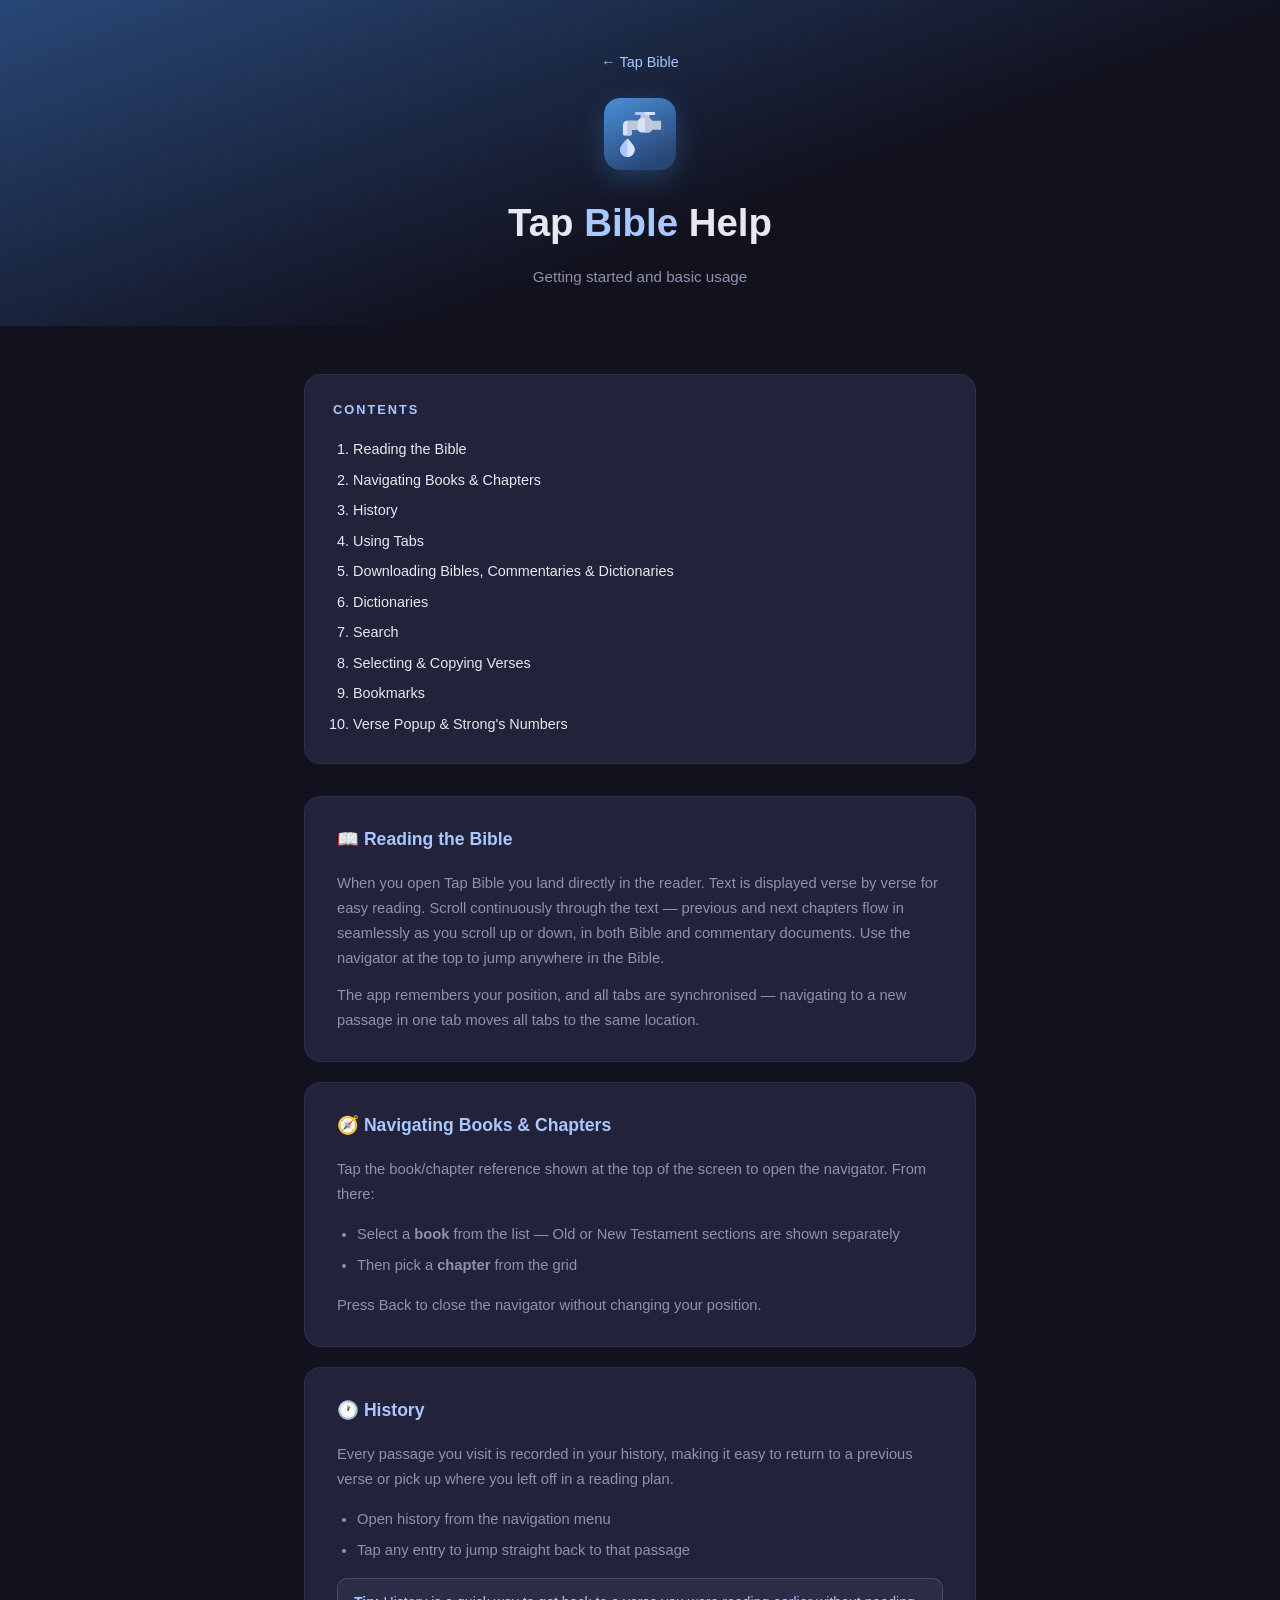
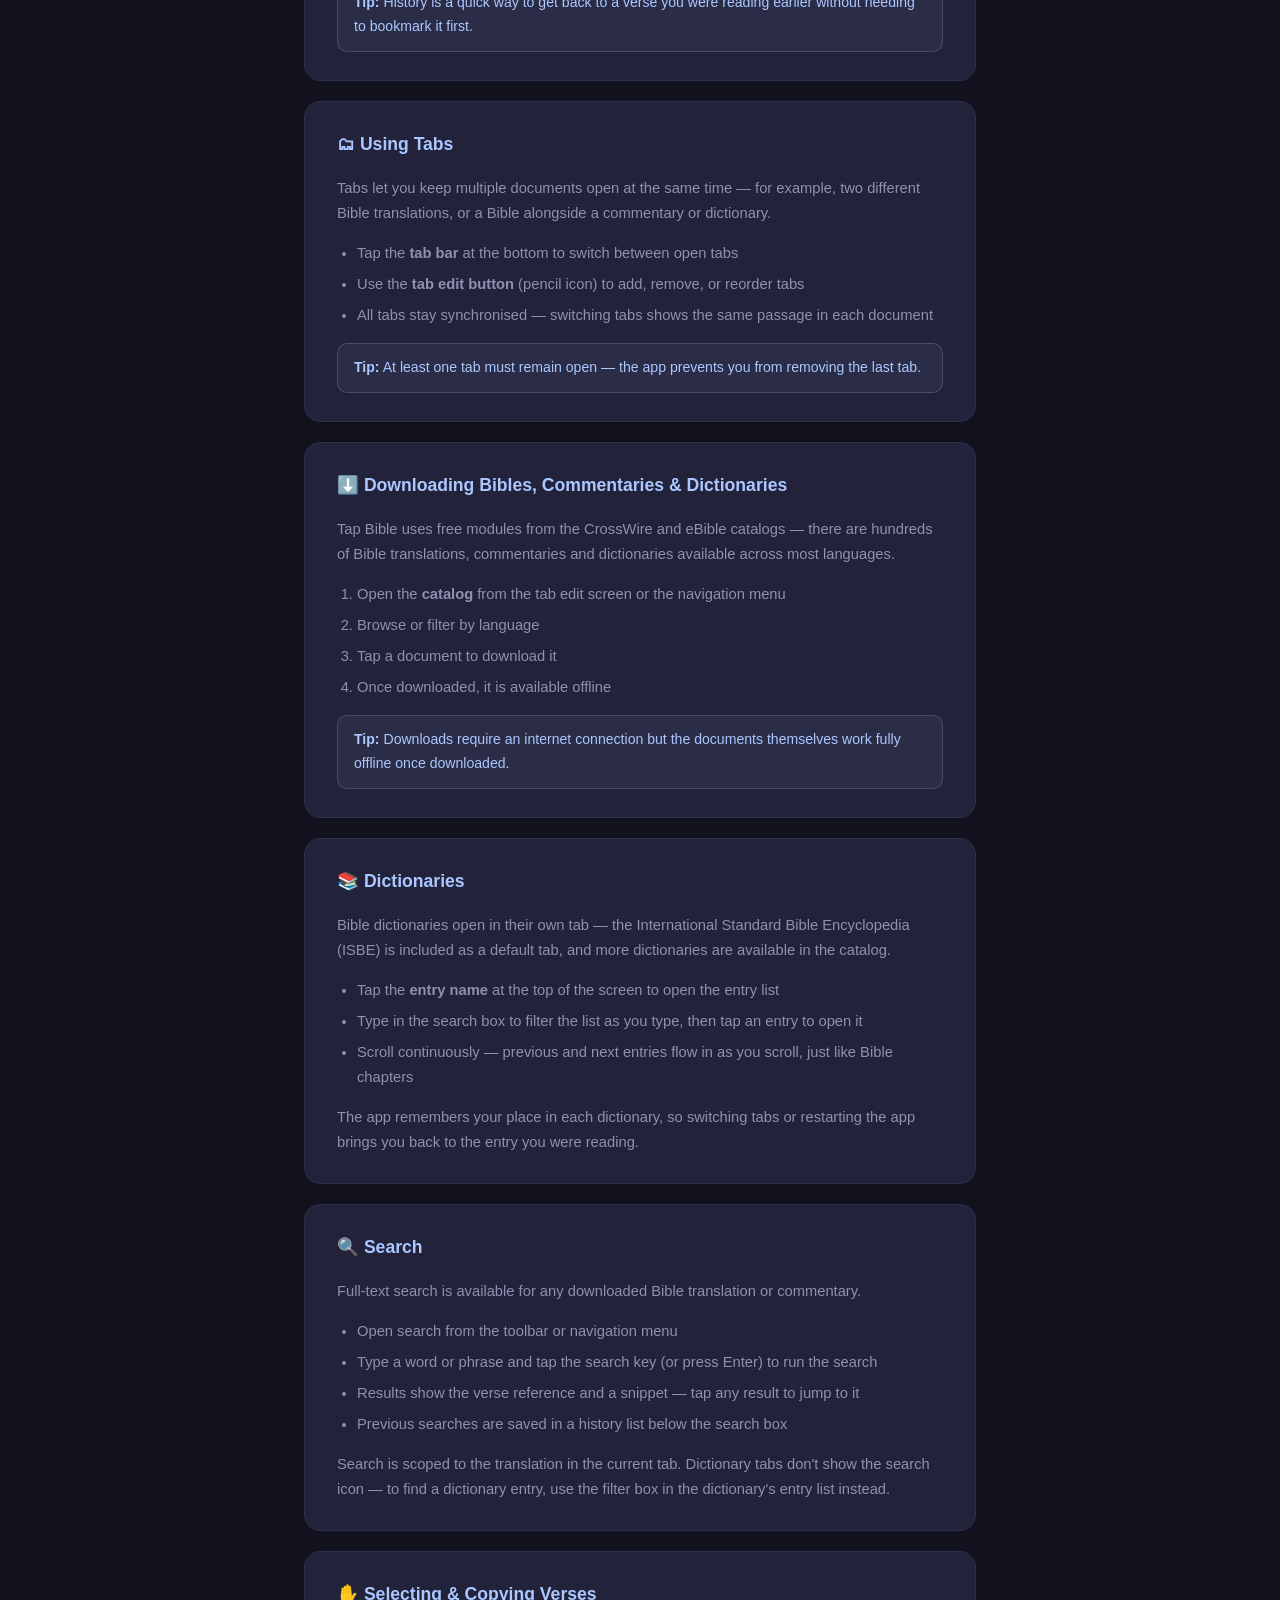
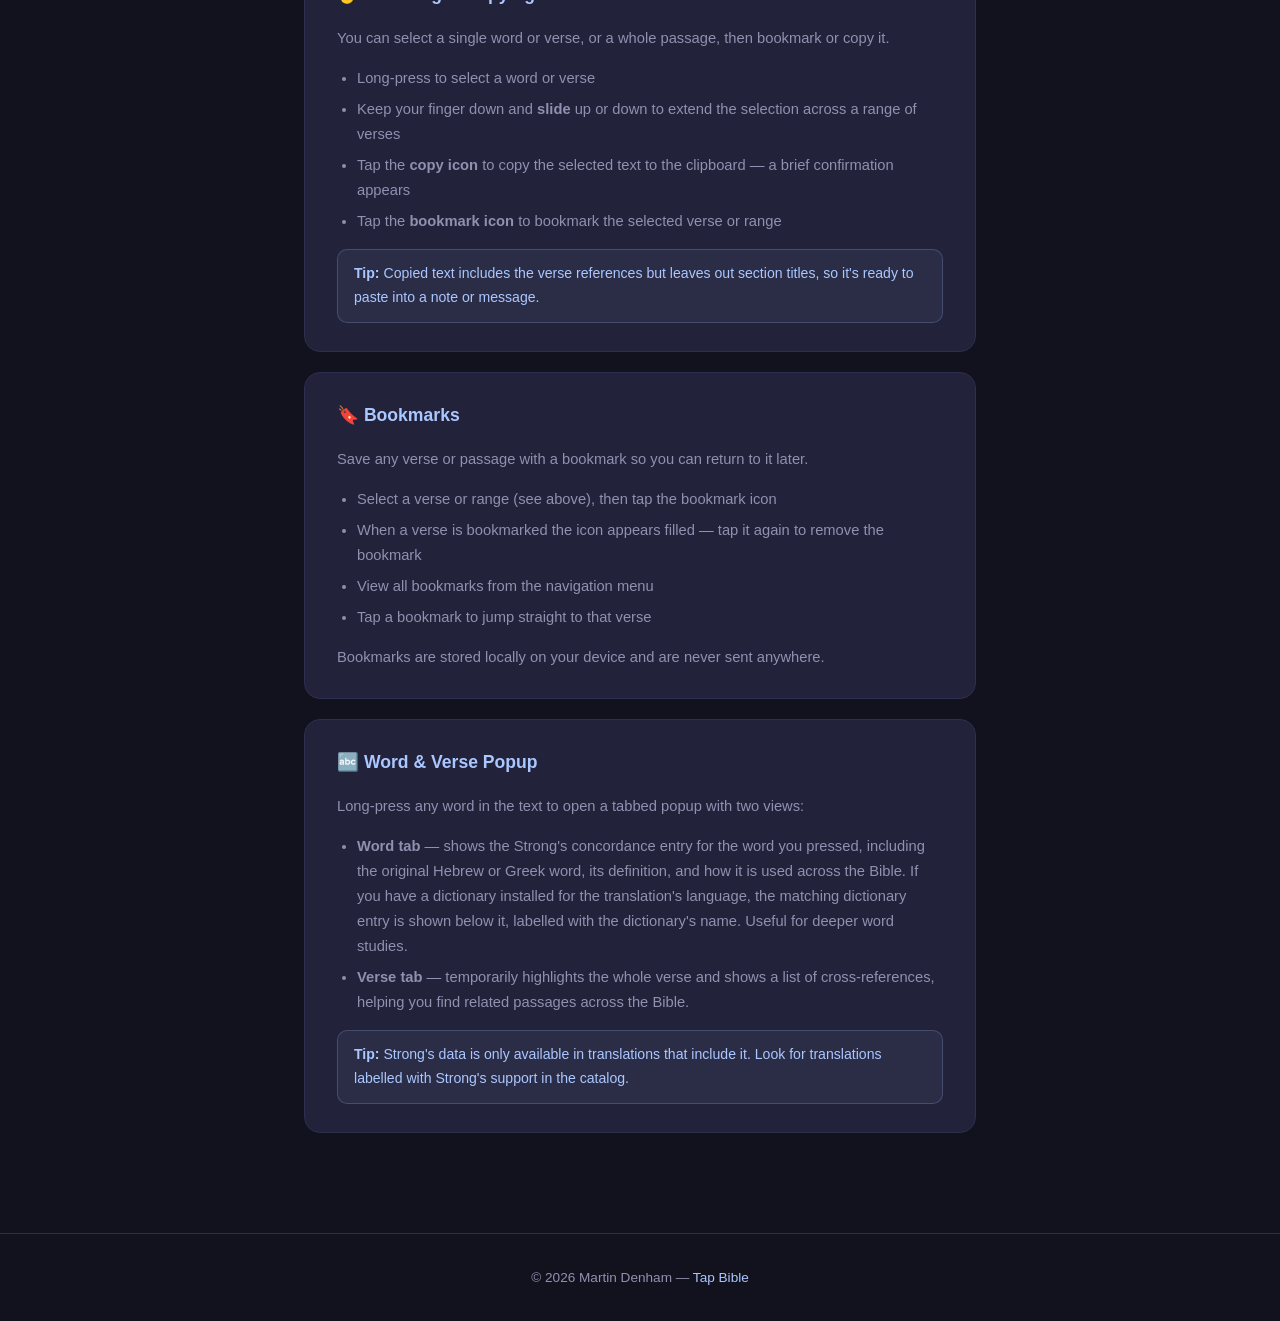
==== help.html @ 6659f59f "Add v0.7.0 release notes; document multi-verse selection in index and Help Co-Authored-By: Claude Op" ====
<!DOCTYPE html>
<html lang="en">
<head>
  <meta charset="UTF-8" />
  <meta name="viewport" content="width=device-width, initial-scale=1.0" />
  <title>Help — Tap Bible</title>
  <link rel="icon" href="app-icon.svg" type="image/svg+xml" />
  <style>
    *, *::before, *::after { box-sizing: border-box; margin: 0; padding: 0; }

    :root {
      --blue:   #AAC7FF;
      --dark:   #1a1a2e;
      --darker: #12121f;
      --card:   #22223a;
      --text:   #e8e8f0;
      --muted:  #9090b0;
      --radius: 16px;
    }

    body {
      font-family: -apple-system, BlinkMacSystemFont, "Segoe UI", Roboto, sans-serif;
      background: var(--darker);
      color: var(--text);
      line-height: 1.7;
    }

    header {
      background: linear-gradient(160deg, #284777 0%, var(--darker) 60%);
      padding: 48px 24px 36px;
      text-align: center;
    }

    header a.back {
      display: inline-flex;
      align-items: center;
      gap: 10px;
      text-decoration: none;
      color: var(--blue);
      font-size: 0.9rem;
      margin-bottom: 24px;
    }

    header a.back:hover { text-decoration: underline; }

    header img {
      width: 72px;
      height: 72px;
      border-radius: 16px;
      box-shadow: 0 8px 28px rgba(74,144,217,0.3);
      display: block;
      margin: 0 auto 20px;
    }

    header h1 {
      font-size: clamp(1.6rem, 4vw, 2.4rem);
      font-weight: 700;
    }

    header h1 span { color: var(--blue); }

    header p.subtitle {
      color: var(--muted);
      margin-top: 8px;
      font-size: 0.95rem;
    }

    main {
      max-width: 720px;
      margin: 0 auto;
      padding: 48px 24px 80px;
    }

    .toc {
      background: var(--card);
      border: 1px solid #2e2e4e;
      border-radius: var(--radius);
      padding: 24px 28px;
      margin-bottom: 32px;
    }

    .toc h2 {
      font-size: 0.8rem;
      letter-spacing: 2px;
      text-transform: uppercase;
      color: var(--blue);
      margin-bottom: 14px;
    }

    .toc ol {
      padding-left: 20px;
    }

    .toc ol li {
      font-size: 0.9rem;
      padding: 3px 0;
    }

    .toc a { color: var(--text); text-decoration: none; }
    .toc a:hover { color: var(--blue); }

    .help-section {
      background: var(--card);
      border: 1px solid #2e2e4e;
      border-radius: var(--radius);
      padding: 28px 32px;
      margin-bottom: 20px;
    }

    .help-section h2 {
      font-size: 1.1rem;
      font-weight: 700;
      color: var(--blue);
      margin-bottom: 16px;
      display: flex;
      align-items: center;
      gap: 10px;
    }

    .help-section p {
      font-size: 0.92rem;
      color: var(--muted);
      margin-bottom: 12px;
    }

    .help-section p:last-child { margin-bottom: 0; }

    .help-section ul, .help-section ol {
      padding-left: 20px;
      margin-bottom: 12px;
    }

    .help-section li {
      font-size: 0.92rem;
      color: var(--muted);
      padding: 3px 0;
    }

    .help-section li:last-child { margin-bottom: 0; }

    .tip {
      background: rgba(170, 199, 255, 0.07);
      border: 1px solid rgba(170, 199, 255, 0.2);
      border-radius: 10px;
      padding: 12px 16px;
      font-size: 0.88rem;
      color: var(--blue);
      margin-top: 12px;
    }

    .tip strong { font-weight: 600; }

    a { color: var(--blue); text-decoration: none; }
    a:hover { text-decoration: underline; }

    footer {
      padding: 32px 24px;
      text-align: center;
      font-size: 0.85rem;
      color: var(--muted);
      border-top: 1px solid #2e2e4e;
    }

    footer a { color: var(--blue); }
  </style>
</head>
<body>

<header>
  <a class="back" href="index.html">&#8592; Tap Bible</a>
  <img src="app-icon.svg" alt="Tap Bible icon" />
  <h1>Tap <span>Bible</span> Help</h1>
  <p class="subtitle">Getting started and basic usage</p>
</header>

<main>

  <nav class="toc">
    <h2>Contents</h2>
    <ol>
      <li><a href="#reading">Reading the Bible</a></li>
      <li><a href="#navigate">Navigating Books &amp; Chapters</a></li>
      <li><a href="#history">History</a></li>
      <li><a href="#tabs">Using Tabs</a></li>
      <li><a href="#downloads">Downloading Bibles, Commentaries &amp; Dictionaries</a></li>
      <li><a href="#dictionaries">Dictionaries</a></li>
      <li><a href="#search">Search</a></li>
      <li><a href="#select">Selecting &amp; Copying Verses</a></li>
      <li><a href="#bookmarks">Bookmarks</a></li>
      <li><a href="#verse-popup">Verse Popup &amp; Strong's Numbers</a></li>
    </ol>
  </nav>

  <section class="help-section" id="reading">
    <h2>📖 Reading the Bible</h2>
    <p>When you open Tap Bible you land directly in the reader. Text is displayed verse by verse for easy reading. Scroll continuously through the text — previous and next chapters flow in seamlessly as you scroll up or down, in both Bible and commentary documents. Use the navigator at the top to jump anywhere in the Bible.</p>
    <p>The app remembers your position, and all tabs are synchronised — navigating to a new passage in one tab moves all tabs to the same location.</p>
  </section>

  <section class="help-section" id="navigate">
    <h2>🧭 Navigating Books &amp; Chapters</h2>
    <p>Tap the book/chapter reference shown at the top of the screen to open the navigator. From there:</p>
    <ul>
      <li>Select a <strong>book</strong> from the list — Old or New Testament sections are shown separately</li>
      <li>Then pick a <strong>chapter</strong> from the grid</li>
    </ul>
    <p>Press Back to close the navigator without changing your position.</p>
  </section>

  <section class="help-section" id="history">
    <h2>🕐 History</h2>
    <p>Every passage you visit is recorded in your history, making it easy to return to a previous verse or pick up where you left off in a reading plan.</p>
    <ul>
      <li>Open history from the navigation menu</li>
      <li>Tap any entry to jump straight back to that passage</li>
    </ul>
    <div class="tip"><strong>Tip:</strong> History is a quick way to get back to a verse you were reading earlier without needing to bookmark it first.</div>
  </section>

  <section class="help-section" id="tabs">
    <h2>🗂 Using Tabs</h2>
    <p>Tabs let you keep multiple documents open at the same time — for example, two different Bible translations, or a Bible alongside a commentary or dictionary.</p>
    <ul>
      <li>Tap the <strong>tab bar</strong> at the bottom to switch between open tabs</li>
      <li>Use the <strong>tab edit button</strong> (pencil icon) to add, remove, or reorder tabs</li>
      <li>All tabs stay synchronised — switching tabs shows the same passage in each document</li>
    </ul>
    <div class="tip"><strong>Tip:</strong> At least one tab must remain open — the app prevents you from removing the last tab.</div>
  </section>

  <section class="help-section" id="downloads">
    <h2>⬇️ Downloading Bibles, Commentaries &amp; Dictionaries</h2>
    <p>Tap Bible uses free modules from the CrossWire and eBible catalogs — there are hundreds of Bible translations, commentaries and dictionaries available across most languages.</p>
    <ol>
      <li>Open the <strong>catalog</strong> from the tab edit screen or the navigation menu</li>
      <li>Browse or filter by language</li>
      <li>Tap a document to download it</li>
      <li>Once downloaded, it is available offline</li>
    </ol>
    <div class="tip"><strong>Tip:</strong> Downloads require an internet connection but the documents themselves work fully offline once downloaded.</div>
  </section>

  <section class="help-section" id="dictionaries">
    <h2>📚 Dictionaries</h2>
    <p>Bible dictionaries open in their own tab — the International Standard Bible Encyclopedia (ISBE) is included as a default tab, and more dictionaries are available in the catalog.</p>
    <ul>
      <li>Tap the <strong>entry name</strong> at the top of the screen to open the entry list</li>
      <li>Type in the search box to filter the list as you type, then tap an entry to open it</li>
      <li>Scroll continuously — previous and next entries flow in as you scroll, just like Bible chapters</li>
    </ul>
    <p>The app remembers your place in each dictionary, so switching tabs or restarting the app brings you back to the entry you were reading.</p>
  </section>

  <section class="help-section" id="search">
    <h2>🔍 Search</h2>
    <p>Full-text search is available for any downloaded Bible translation or commentary.</p>
    <ul>
      <li>Open search from the toolbar or navigation menu</li>
      <li>Type a word or phrase and tap the search key (or press Enter) to run the search</li>
      <li>Results show the verse reference and a snippet — tap any result to jump to it</li>
      <li>Previous searches are saved in a history list below the search box</li>
    </ul>
    <p>Search is scoped to the translation in the current tab. Dictionary tabs don't show the search icon — to find a dictionary entry, use the filter box in the dictionary's entry list instead.</p>
  </section>

  <section class="help-section" id="select">
    <h2>✋ Selecting &amp; Copying Verses</h2>
    <p>You can select a single word or verse, or a whole passage, then bookmark or copy it.</p>
    <ul>
      <li>Long-press to select a word or verse</li>
      <li>Keep your finger down and <strong>slide</strong> up or down to extend the selection across a range of verses</li>
      <li>Tap the <strong>copy icon</strong> to copy the selected text to the clipboard — a brief confirmation appears</li>
      <li>Tap the <strong>bookmark icon</strong> to bookmark the selected verse or range</li>
    </ul>
    <div class="tip"><strong>Tip:</strong> Copied text includes the verse references but leaves out section titles, so it's ready to paste into a note or message.</div>
  </section>

  <section class="help-section" id="bookmarks">
    <h2>🔖 Bookmarks</h2>
    <p>Save any verse or passage with a bookmark so you can return to it later.</p>
    <ul>
      <li>Select a verse or range (see above), then tap the bookmark icon</li>
      <li>When a verse is bookmarked the icon appears filled — tap it again to remove the bookmark</li>
      <li>View all bookmarks from the navigation menu</li>
      <li>Tap a bookmark to jump straight to that verse</li>
    </ul>
    <p>Bookmarks are stored locally on your device and are never sent anywhere.</p>
  </section>

  <section class="help-section" id="verse-popup">
    <h2>🔤 Word &amp; Verse Popup</h2>
    <p>Long-press any word in the text to open a tabbed popup with two views:</p>
    <ul>
      <li><strong>Word tab</strong> — shows the Strong's concordance entry for the word you pressed, including the original Hebrew or Greek word, its definition, and how it is used across the Bible. If you have a dictionary installed for the translation's language, the matching dictionary entry is shown below it, labelled with the dictionary's name. Useful for deeper word studies.</li>
      <li><strong>Verse tab</strong> — temporarily highlights the whole verse and shows a list of cross-references, helping you find related passages across the Bible.</li>
    </ul>
    <div class="tip"><strong>Tip:</strong> Strong's data is only available in translations that include it. Look for translations labelled with Strong's support in the catalog.</div>
  </section>

</main>

<footer>
  <p>&copy; 2026 Martin Denham &mdash; <a href="index.html">Tap Bible</a></p>
</footer>

</body>
</html>
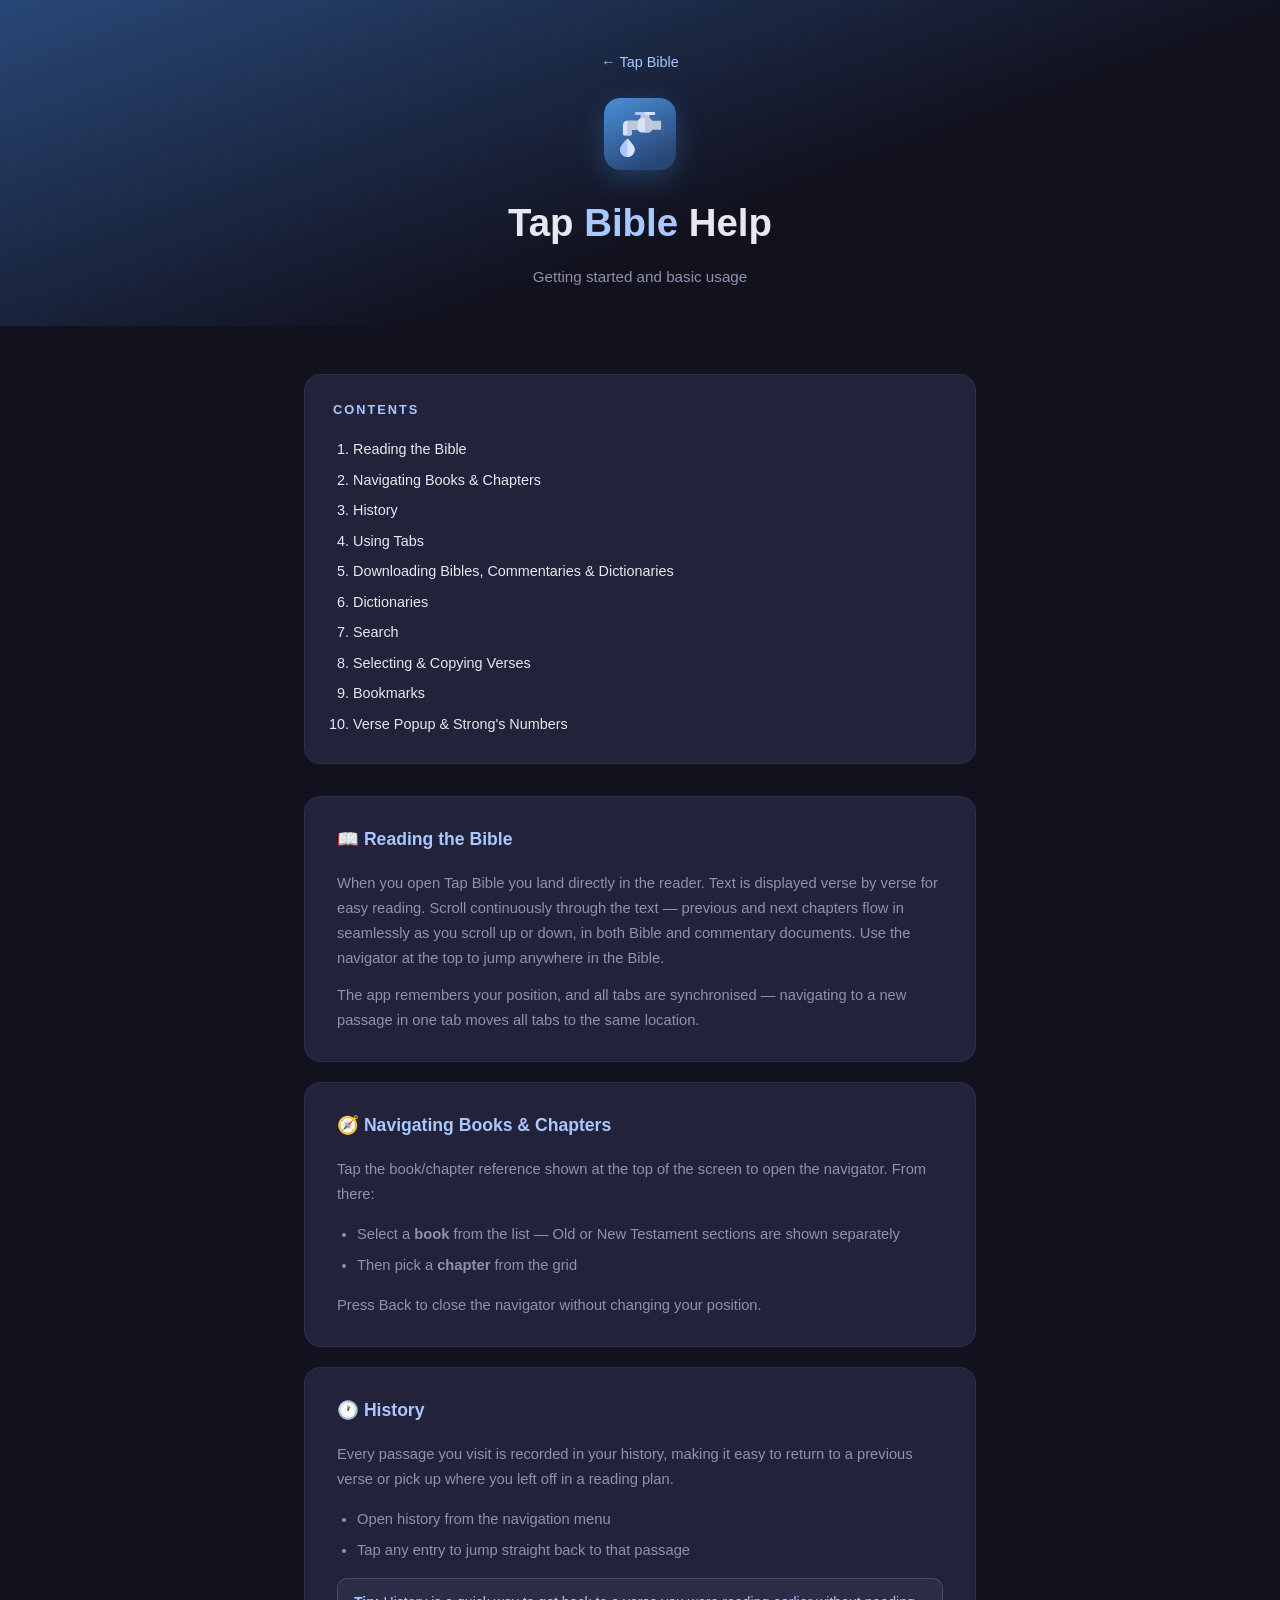
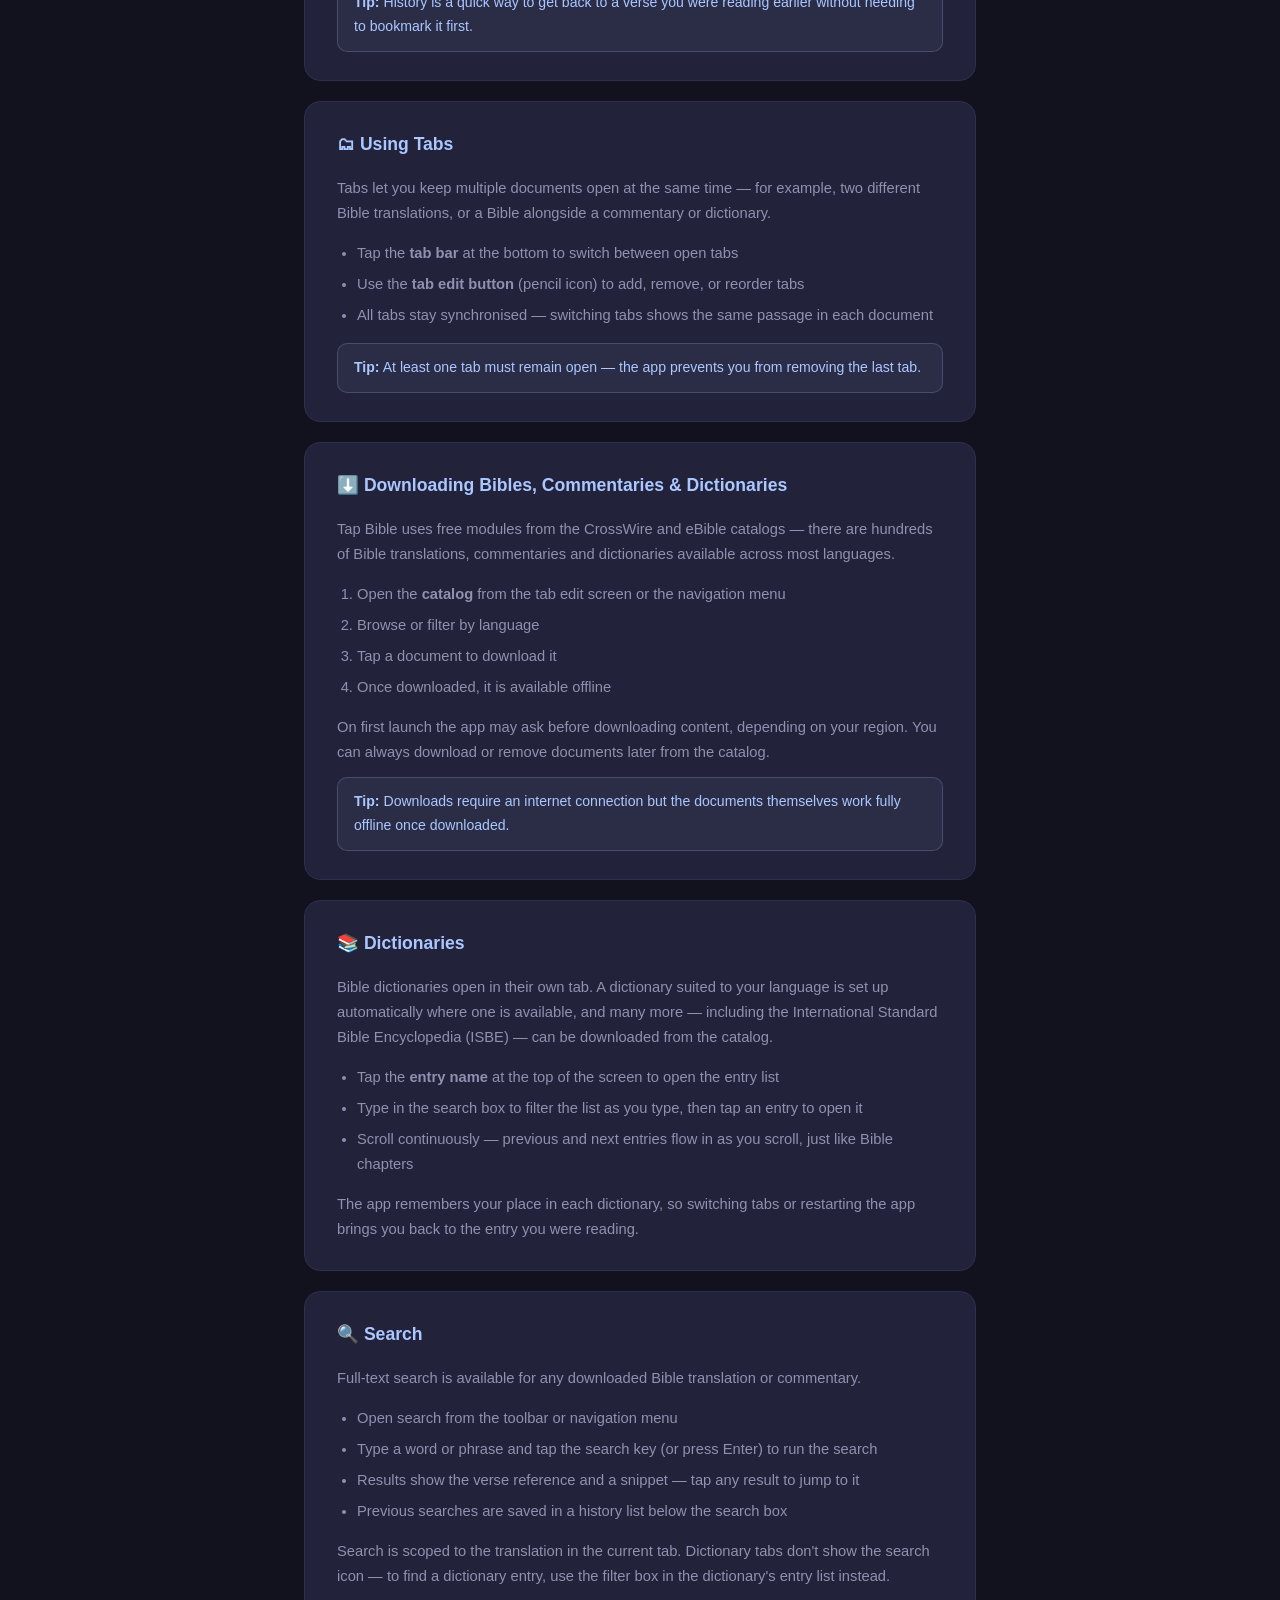
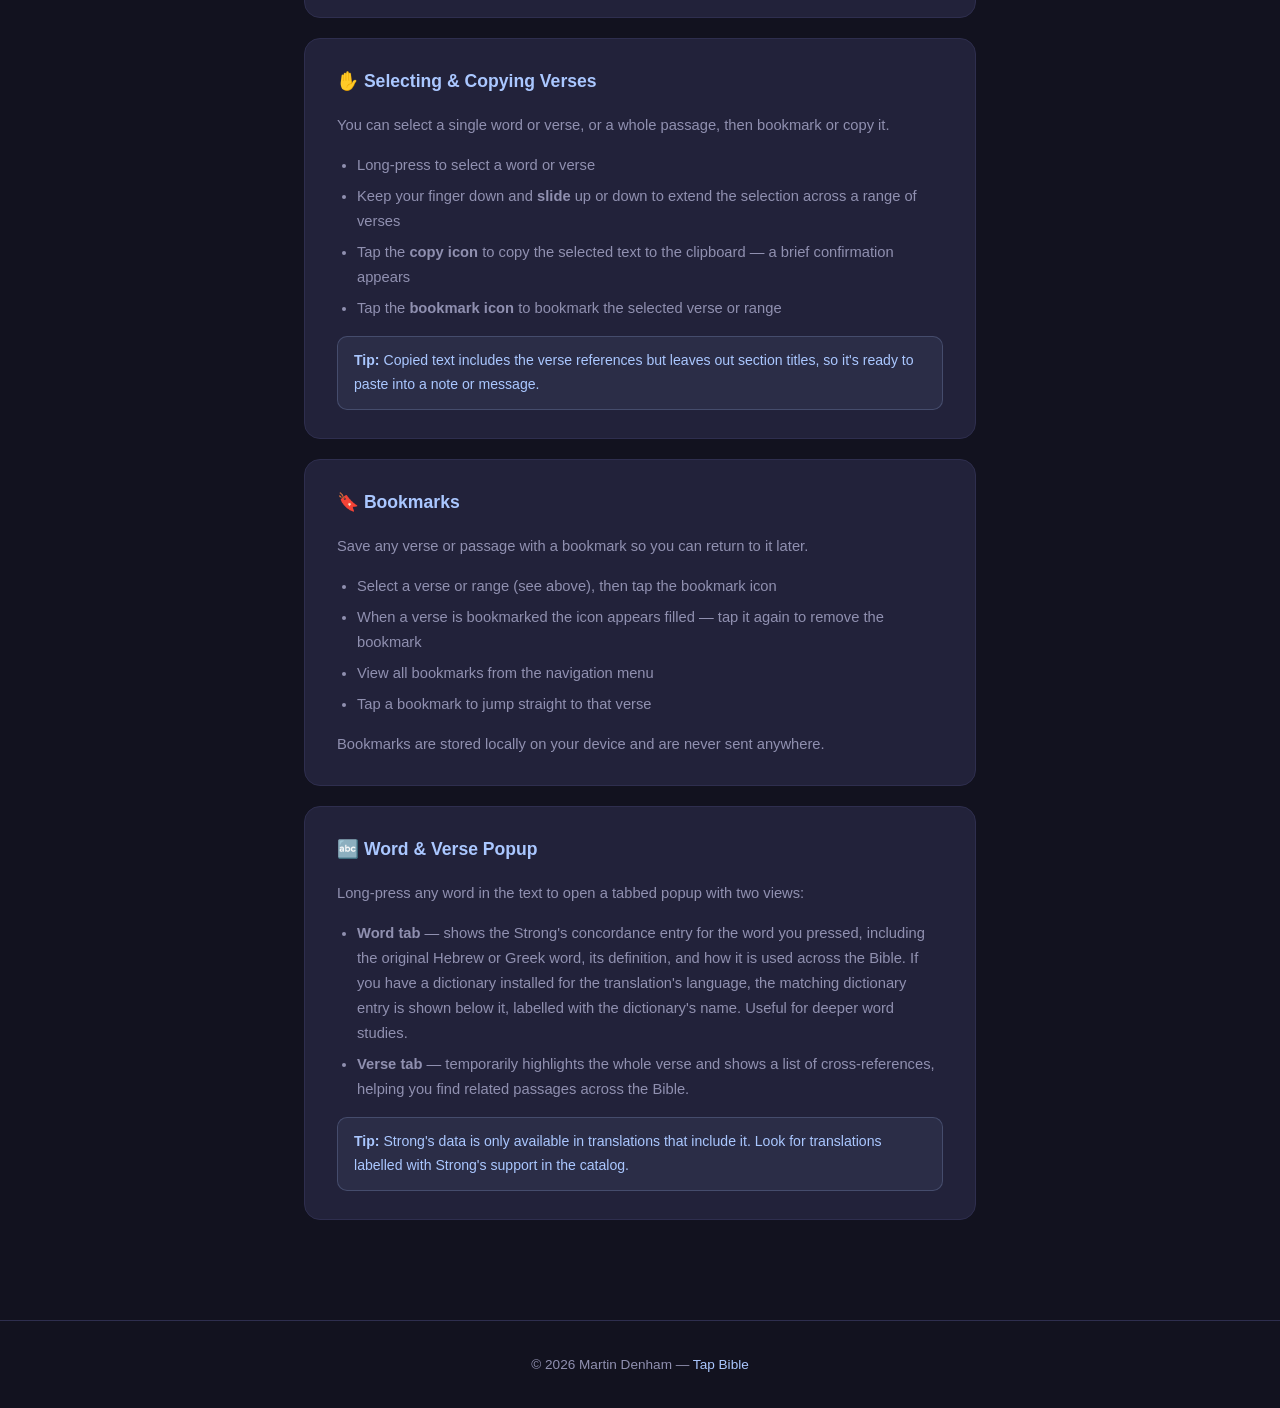
==== commit d61a5795: "Update Help for 0.8.0: language-aware dictionary setup and download consent ISBE is downloaded, not " ====
--- a/help.html
+++ b/help.html
@@ -237,12 +237,13 @@
       <li>Tap a document to download it</li>
       <li>Once downloaded, it is available offline</li>
     </ol>
+    <p>On first launch the app may ask before downloading content, depending on your region. You can always download or remove documents later from the catalog.</p>
     <div class="tip"><strong>Tip:</strong> Downloads require an internet connection but the documents themselves work fully offline once downloaded.</div>
   </section>
 
   <section class="help-section" id="dictionaries">
     <h2>📚 Dictionaries</h2>
-    <p>Bible dictionaries open in their own tab — the International Standard Bible Encyclopedia (ISBE) is included as a default tab, and more dictionaries are available in the catalog.</p>
+    <p>Bible dictionaries open in their own tab. A dictionary suited to your language is set up automatically where one is available, and many more — including the International Standard Bible Encyclopedia (ISBE) — can be downloaded from the catalog.</p>
     <ul>
       <li>Tap the <strong>entry name</strong> at the top of the screen to open the entry list</li>
       <li>Type in the search box to filter the list as you type, then tap an entry to open it</li>
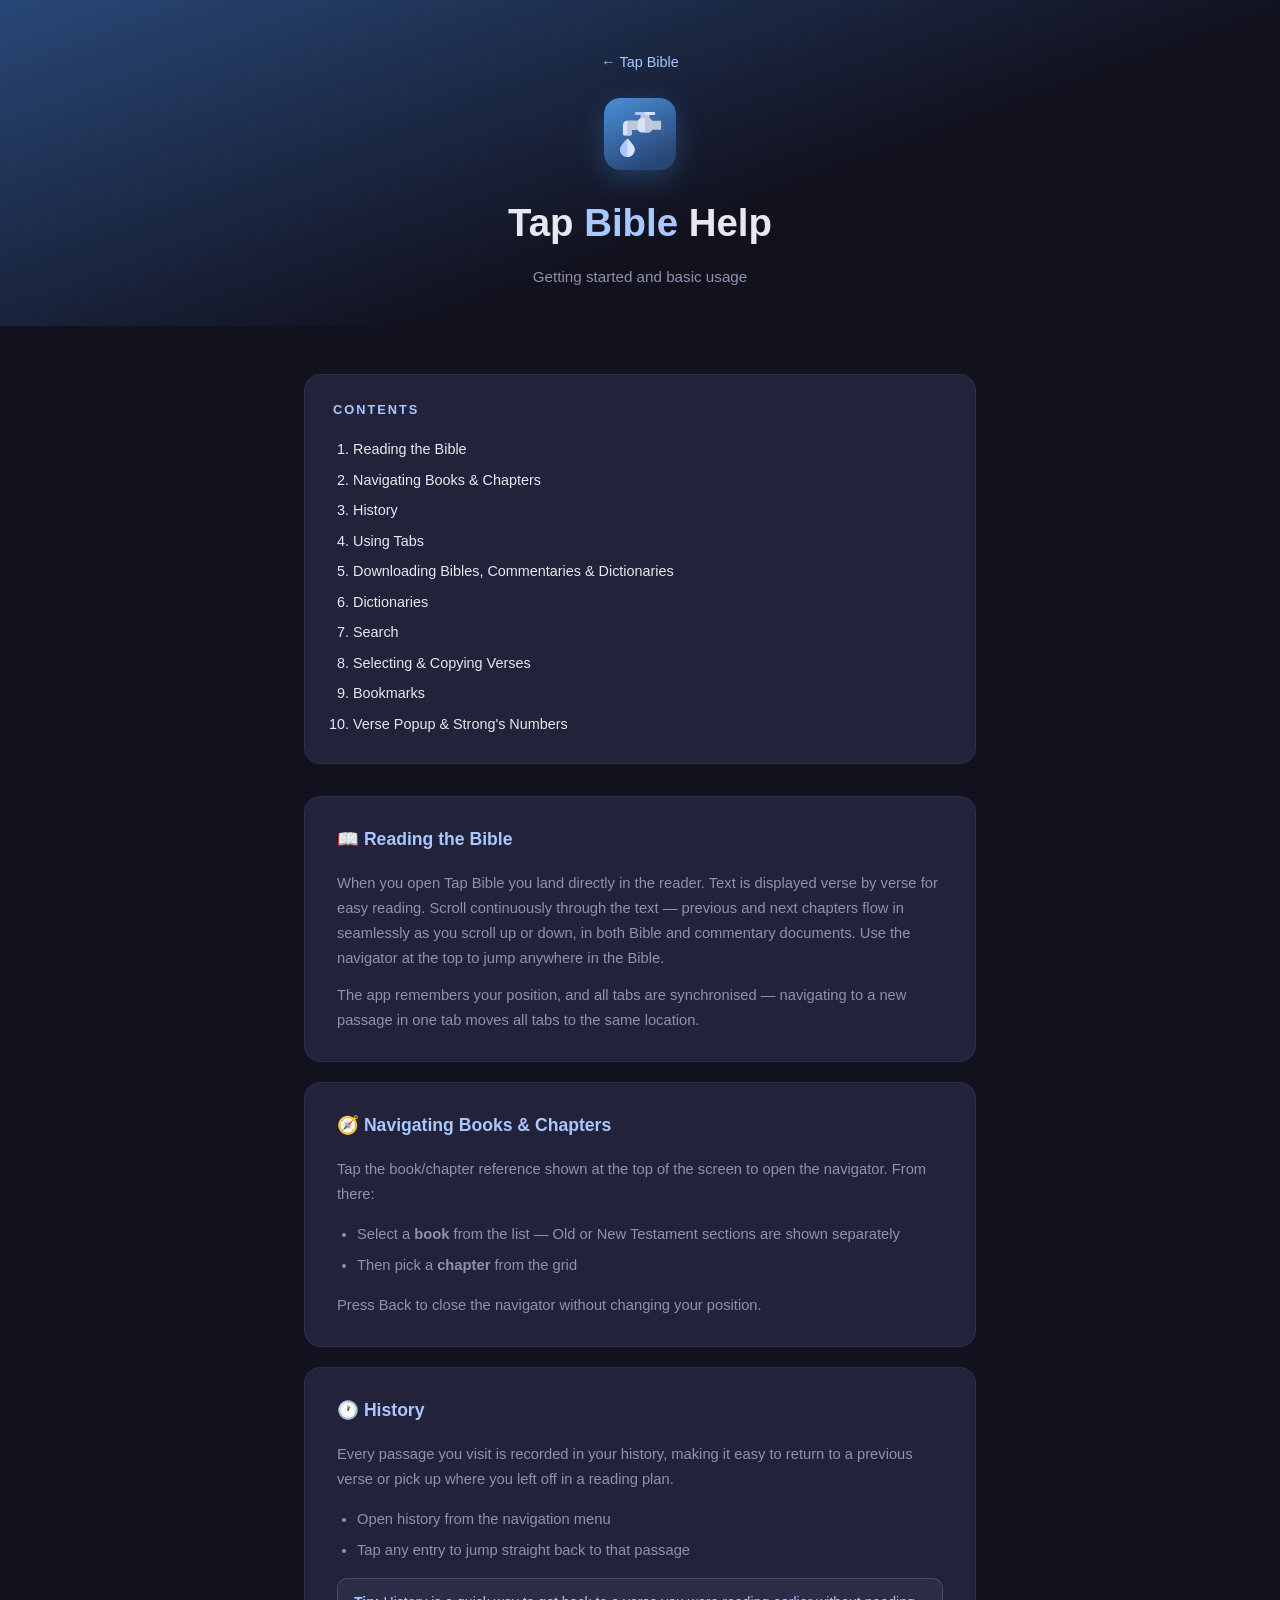
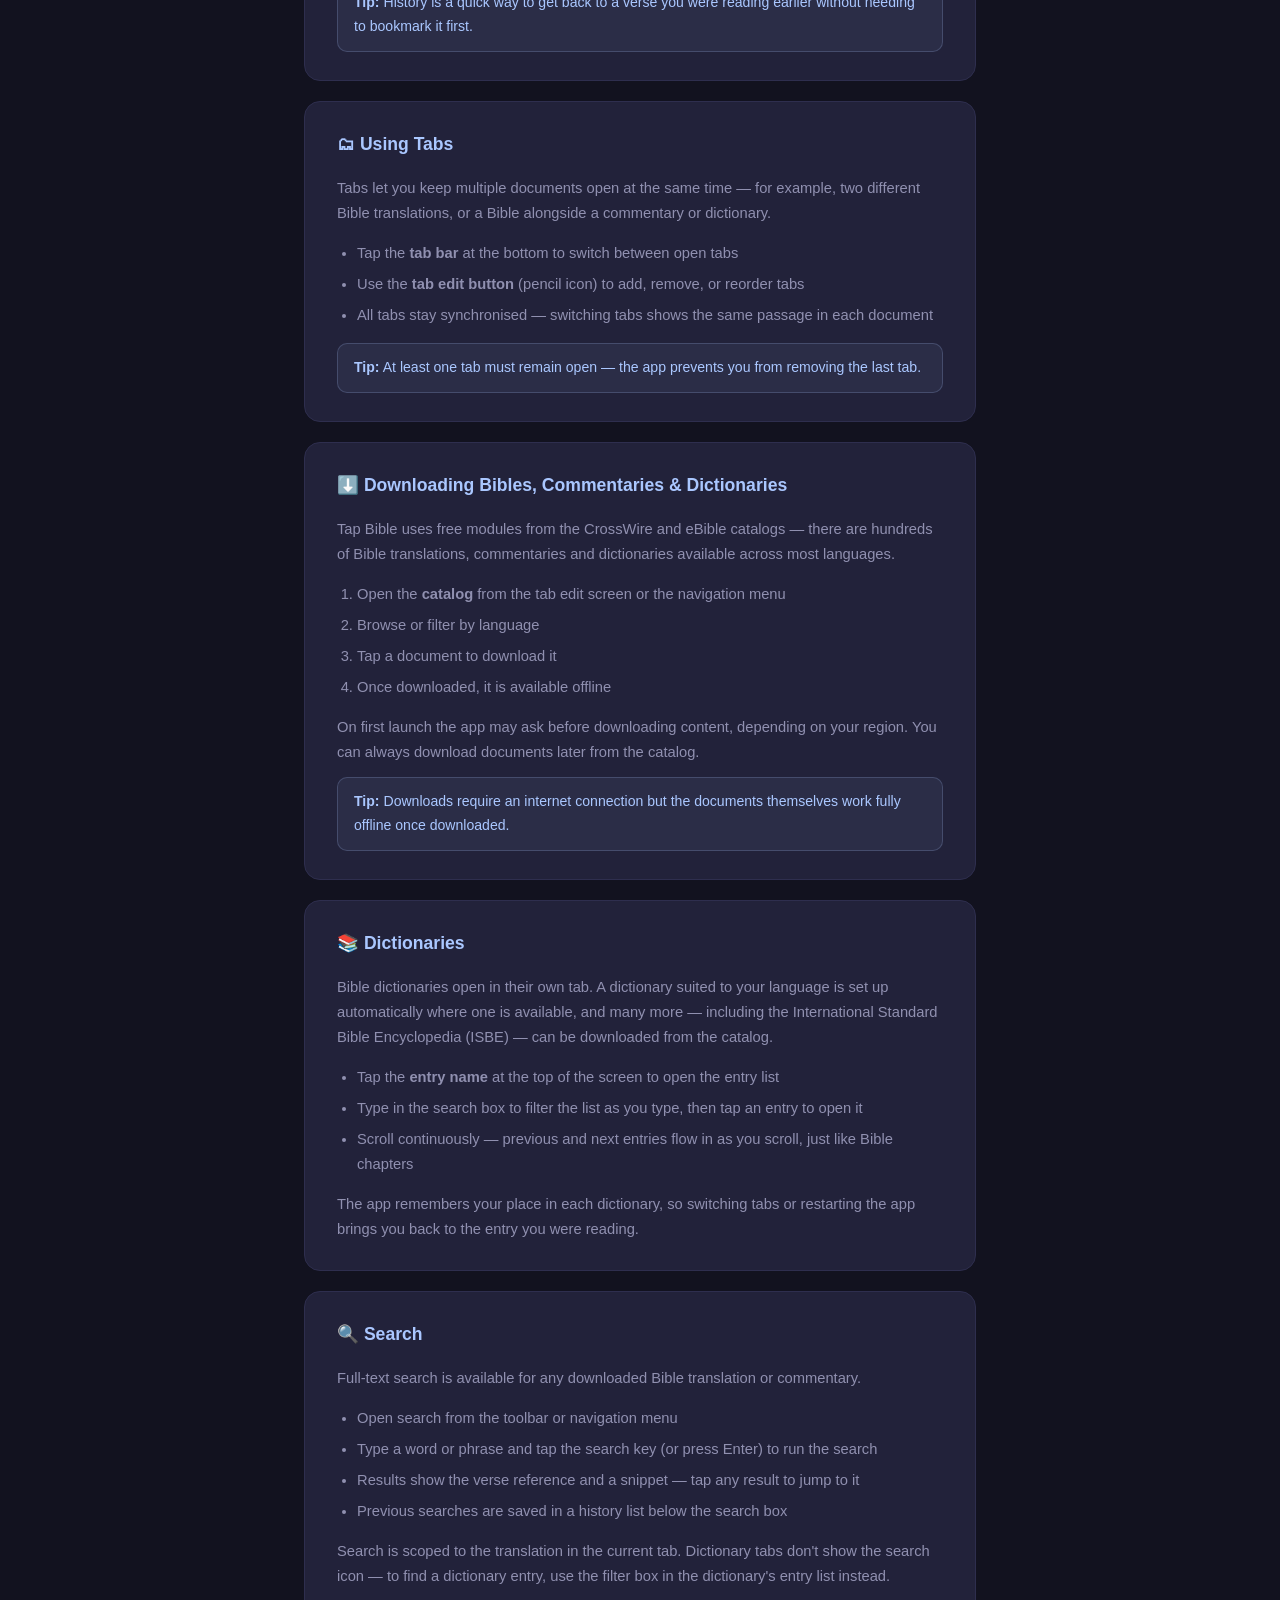
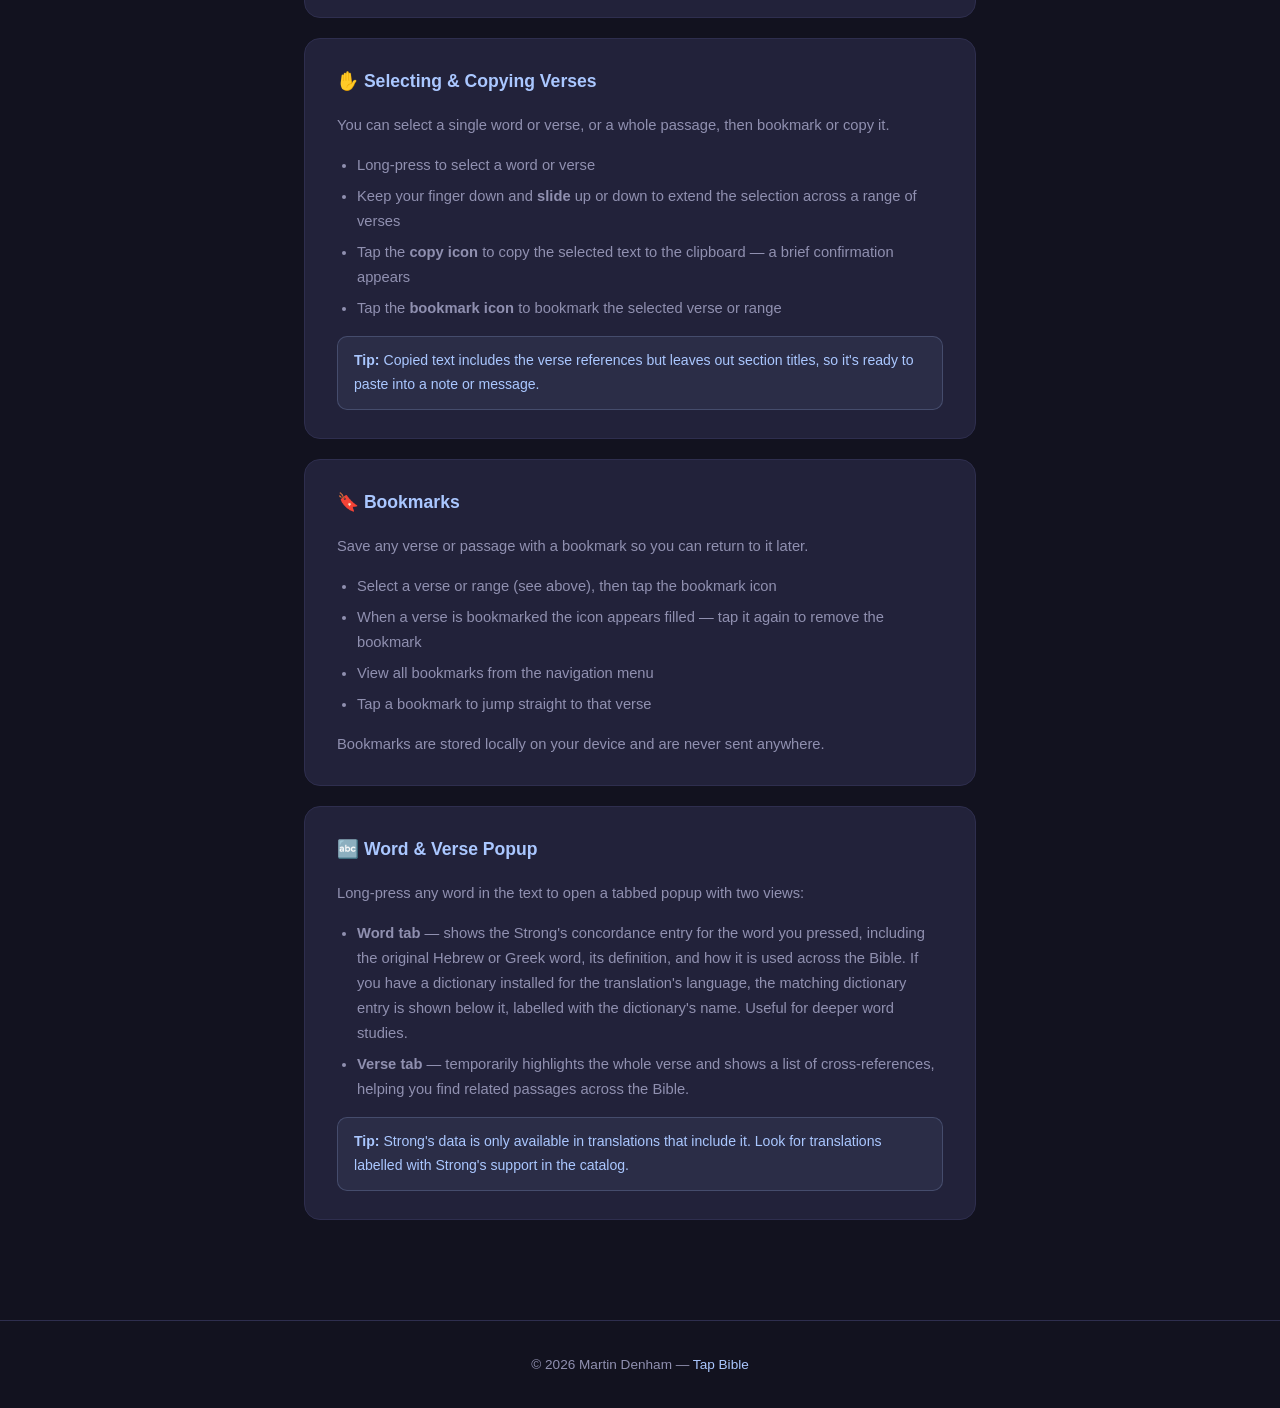
==== commit 2fde7f47: "Drop unimplemented 'remove documents' from Help download note Co-Authored-By: Claude Opus 4.8 (1M co" ====
--- a/help.html
+++ b/help.html
@@ -237,7 +237,7 @@
       <li>Tap a document to download it</li>
       <li>Once downloaded, it is available offline</li>
     </ol>
-    <p>On first launch the app may ask before downloading content, depending on your region. You can always download or remove documents later from the catalog.</p>
+    <p>On first launch the app may ask before downloading content, depending on your region. You can always download documents later from the catalog.</p>
     <div class="tip"><strong>Tip:</strong> Downloads require an internet connection but the documents themselves work fully offline once downloaded.</div>
   </section>
 
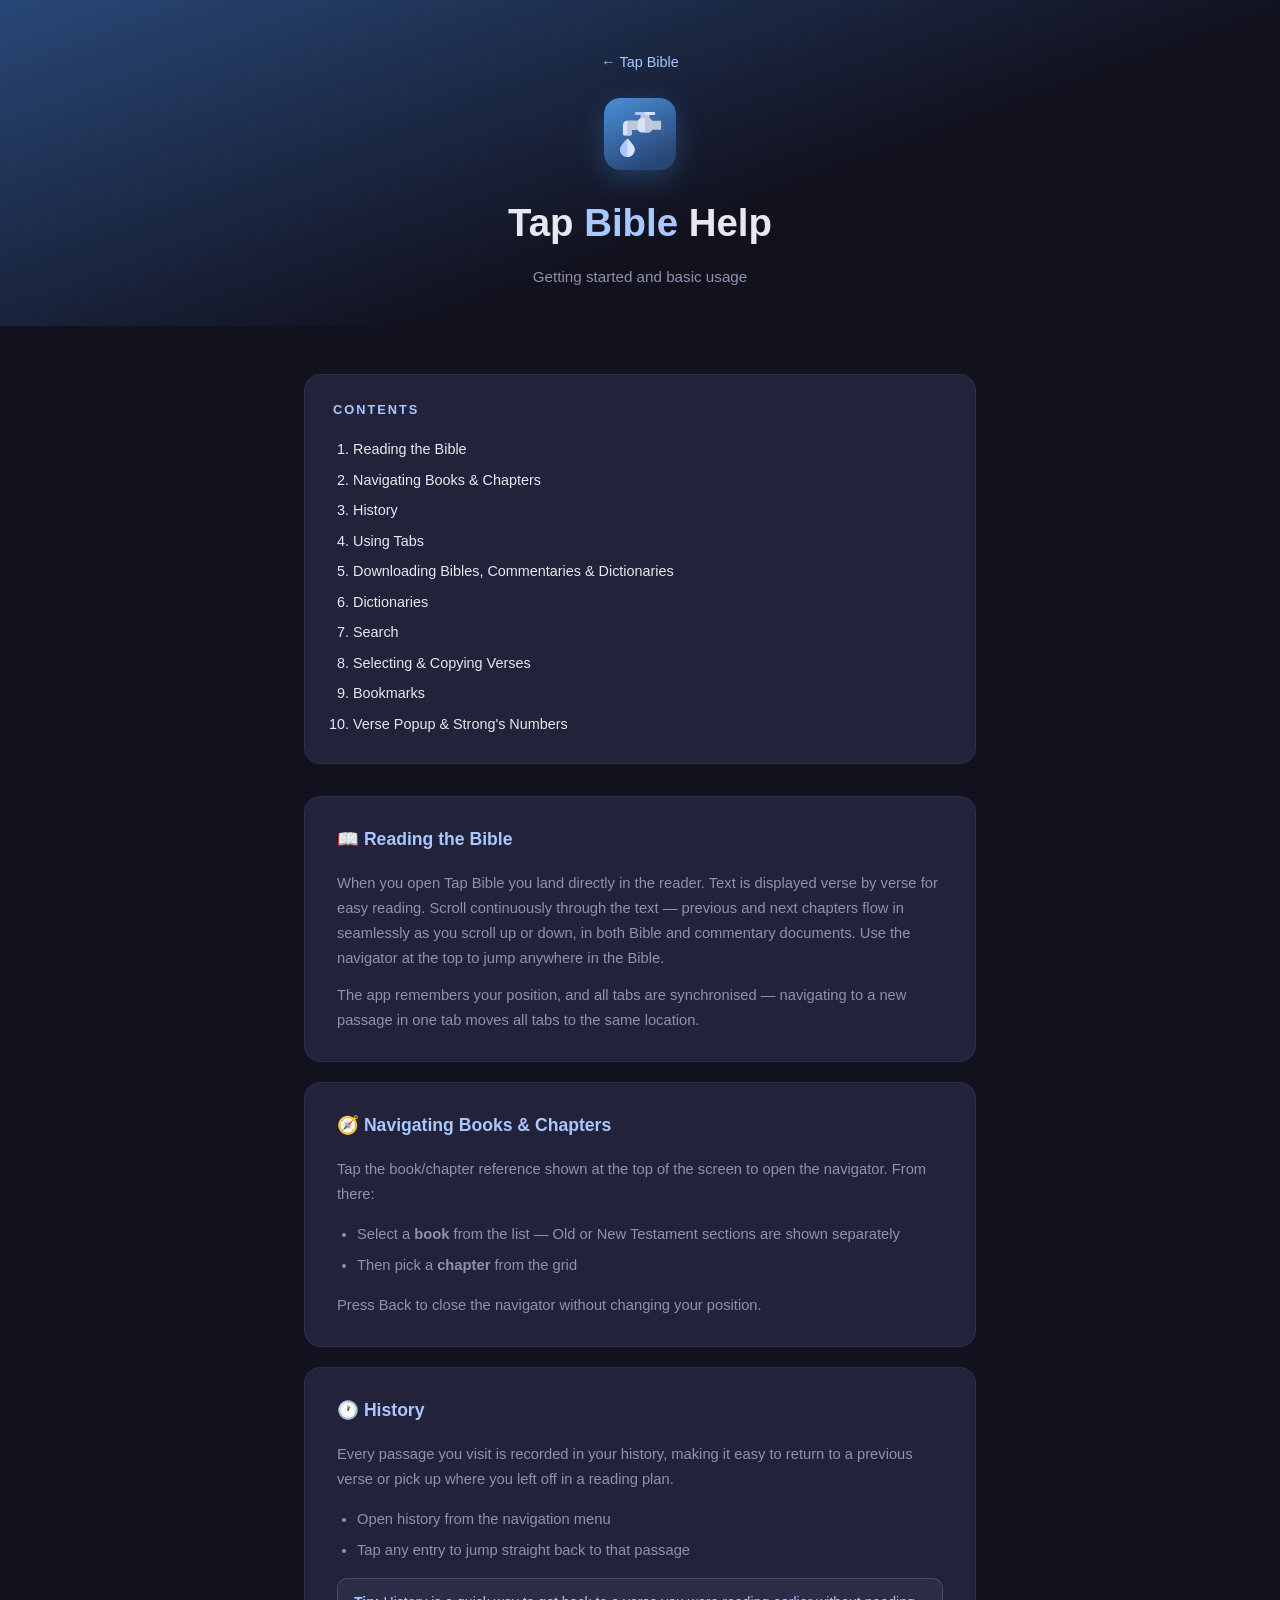
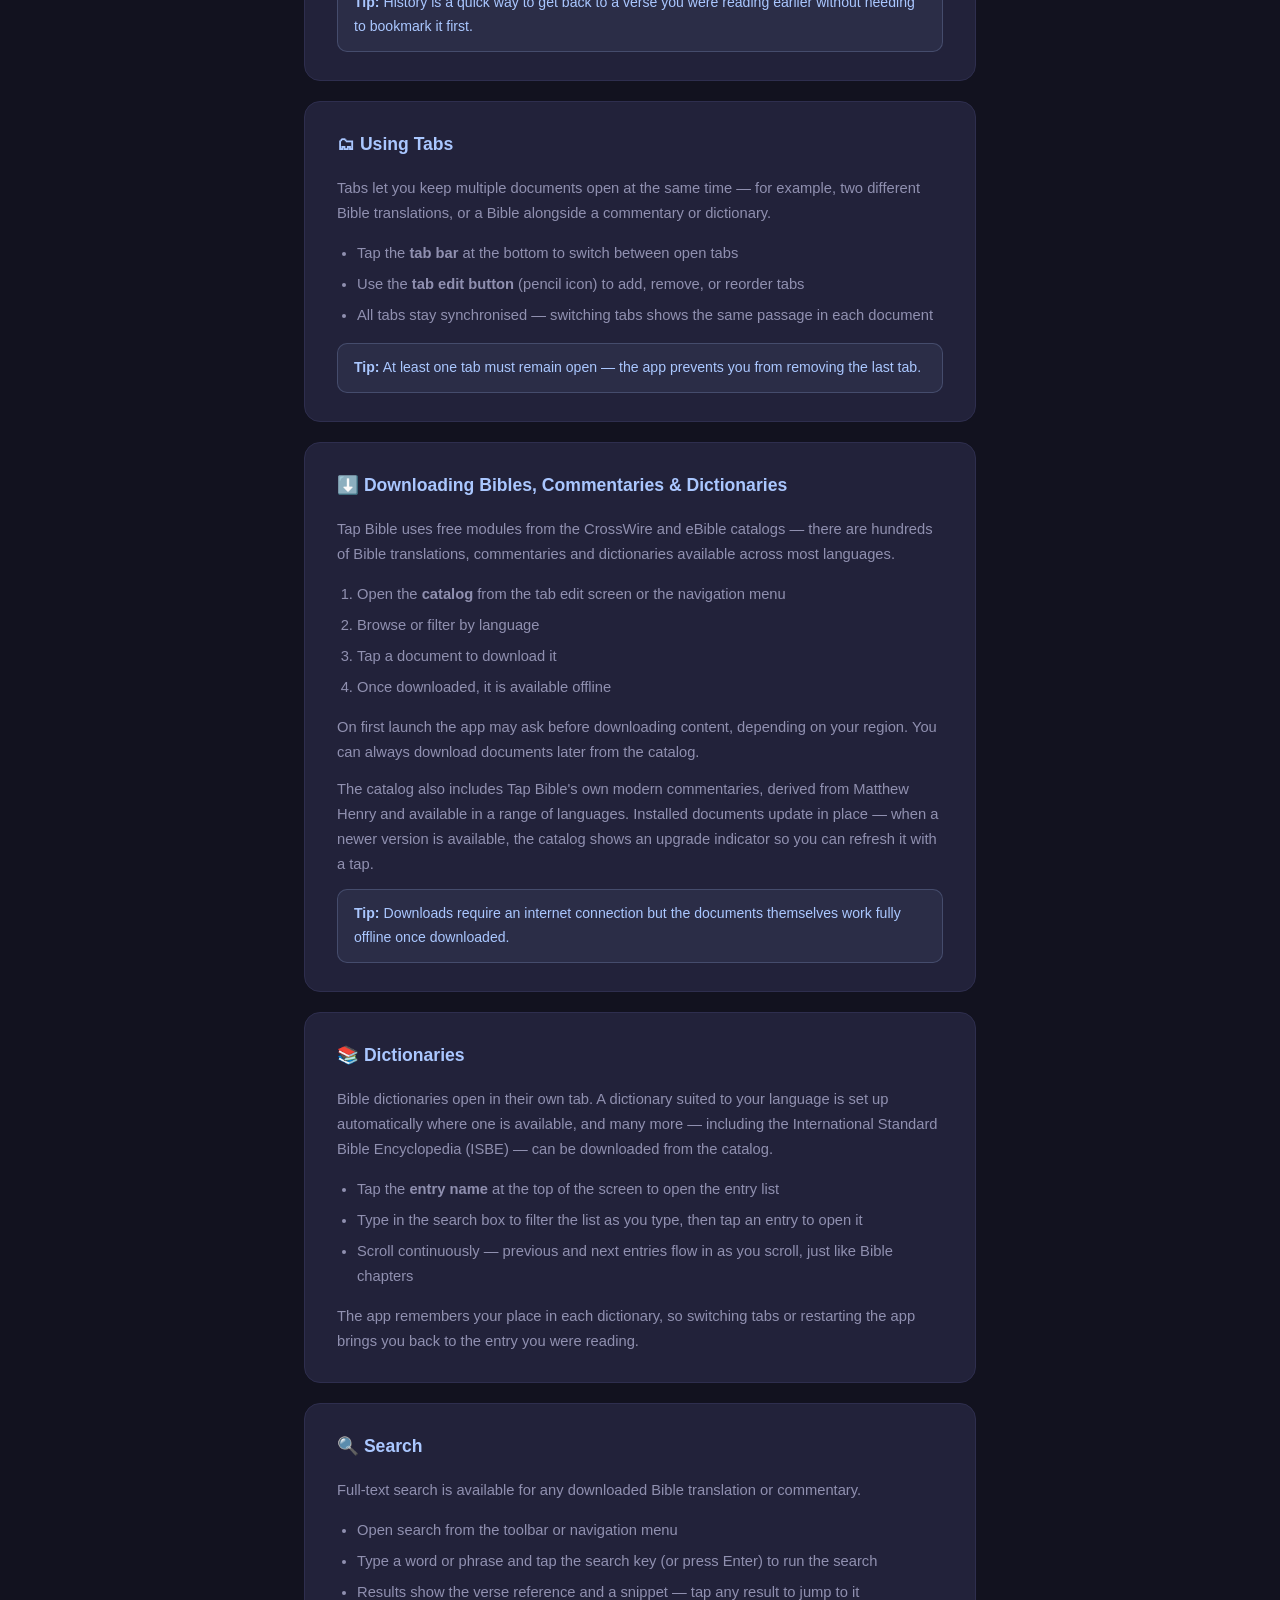
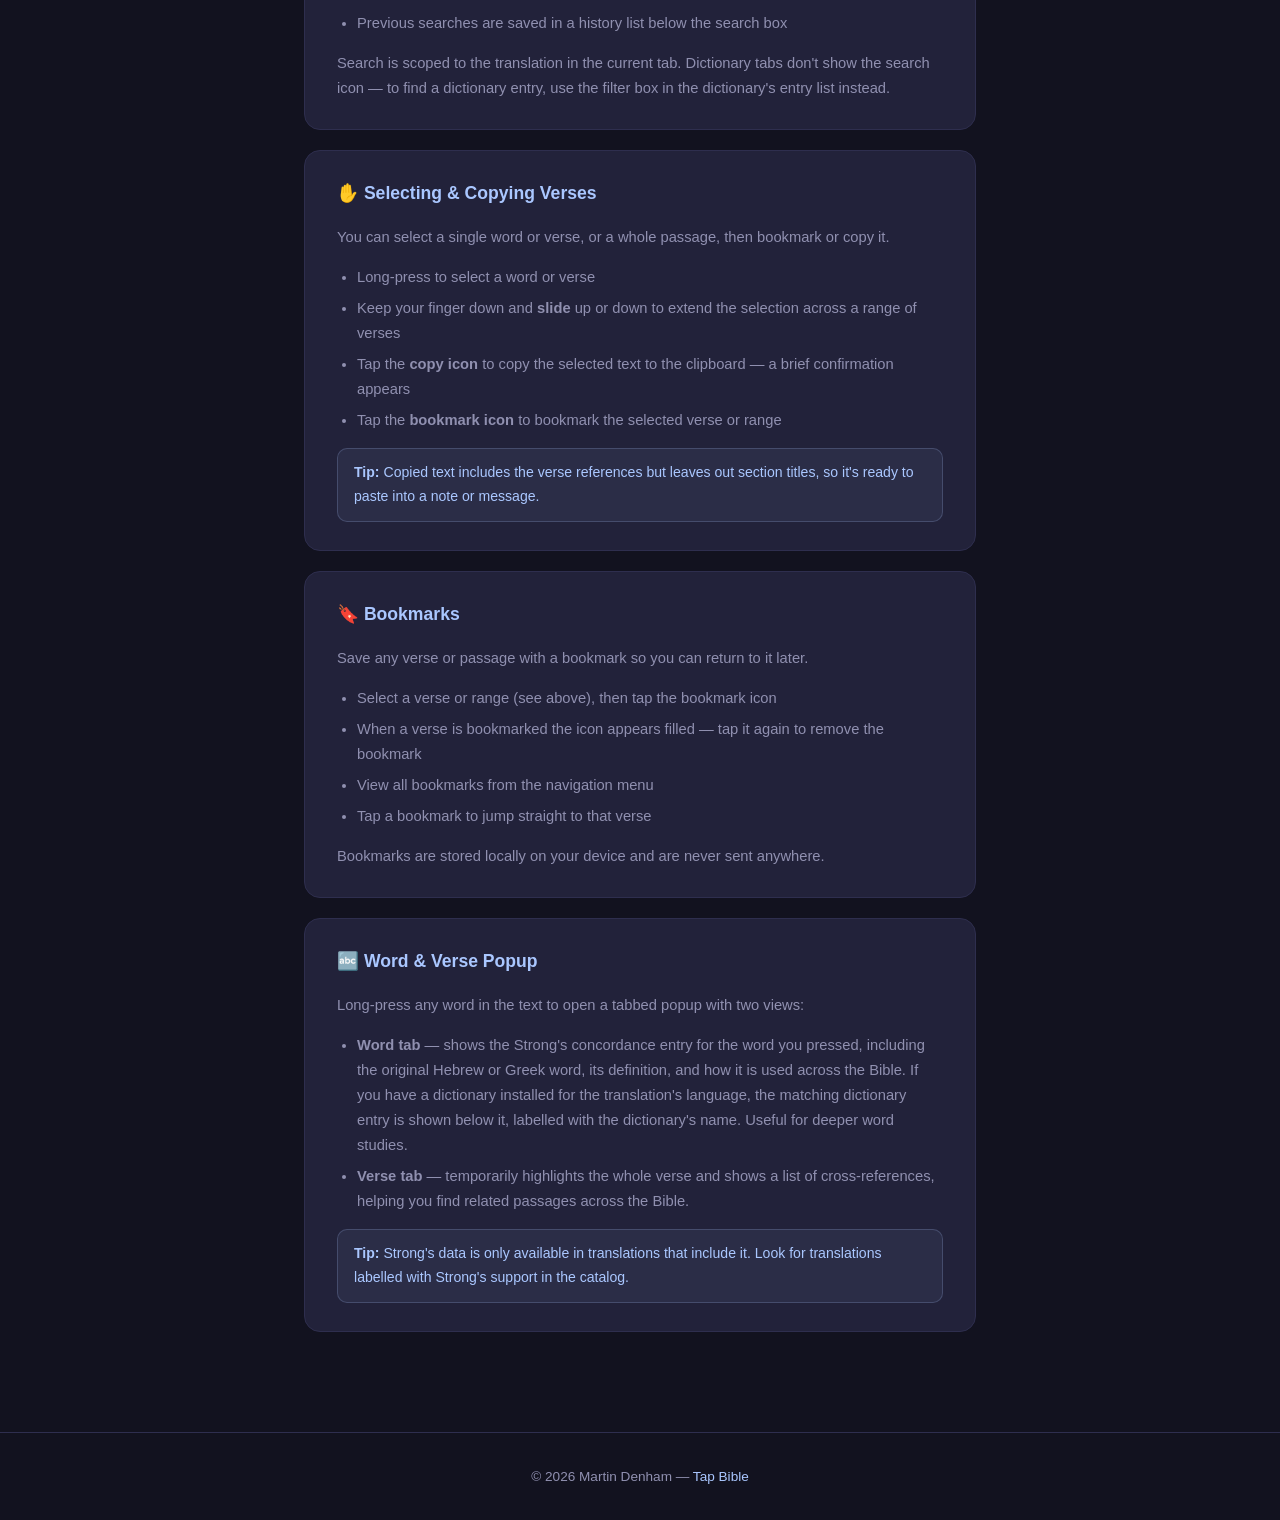
==== commit e0549d04: "Add v0.9.0 release notes; mention Tap Bible commentaries in index and Help Co-Authored-By: Claude Op" ====
--- a/help.html
+++ b/help.html
@@ -238,6 +238,7 @@
       <li>Once downloaded, it is available offline</li>
     </ol>
     <p>On first launch the app may ask before downloading content, depending on your region. You can always download documents later from the catalog.</p>
+    <p>The catalog also includes Tap Bible's own modern commentaries, derived from Matthew Henry and available in a range of languages. Installed documents update in place — when a newer version is available, the catalog shows an upgrade indicator so you can refresh it with a tap.</p>
     <div class="tip"><strong>Tip:</strong> Downloads require an internet connection but the documents themselves work fully offline once downloaded.</div>
   </section>
 
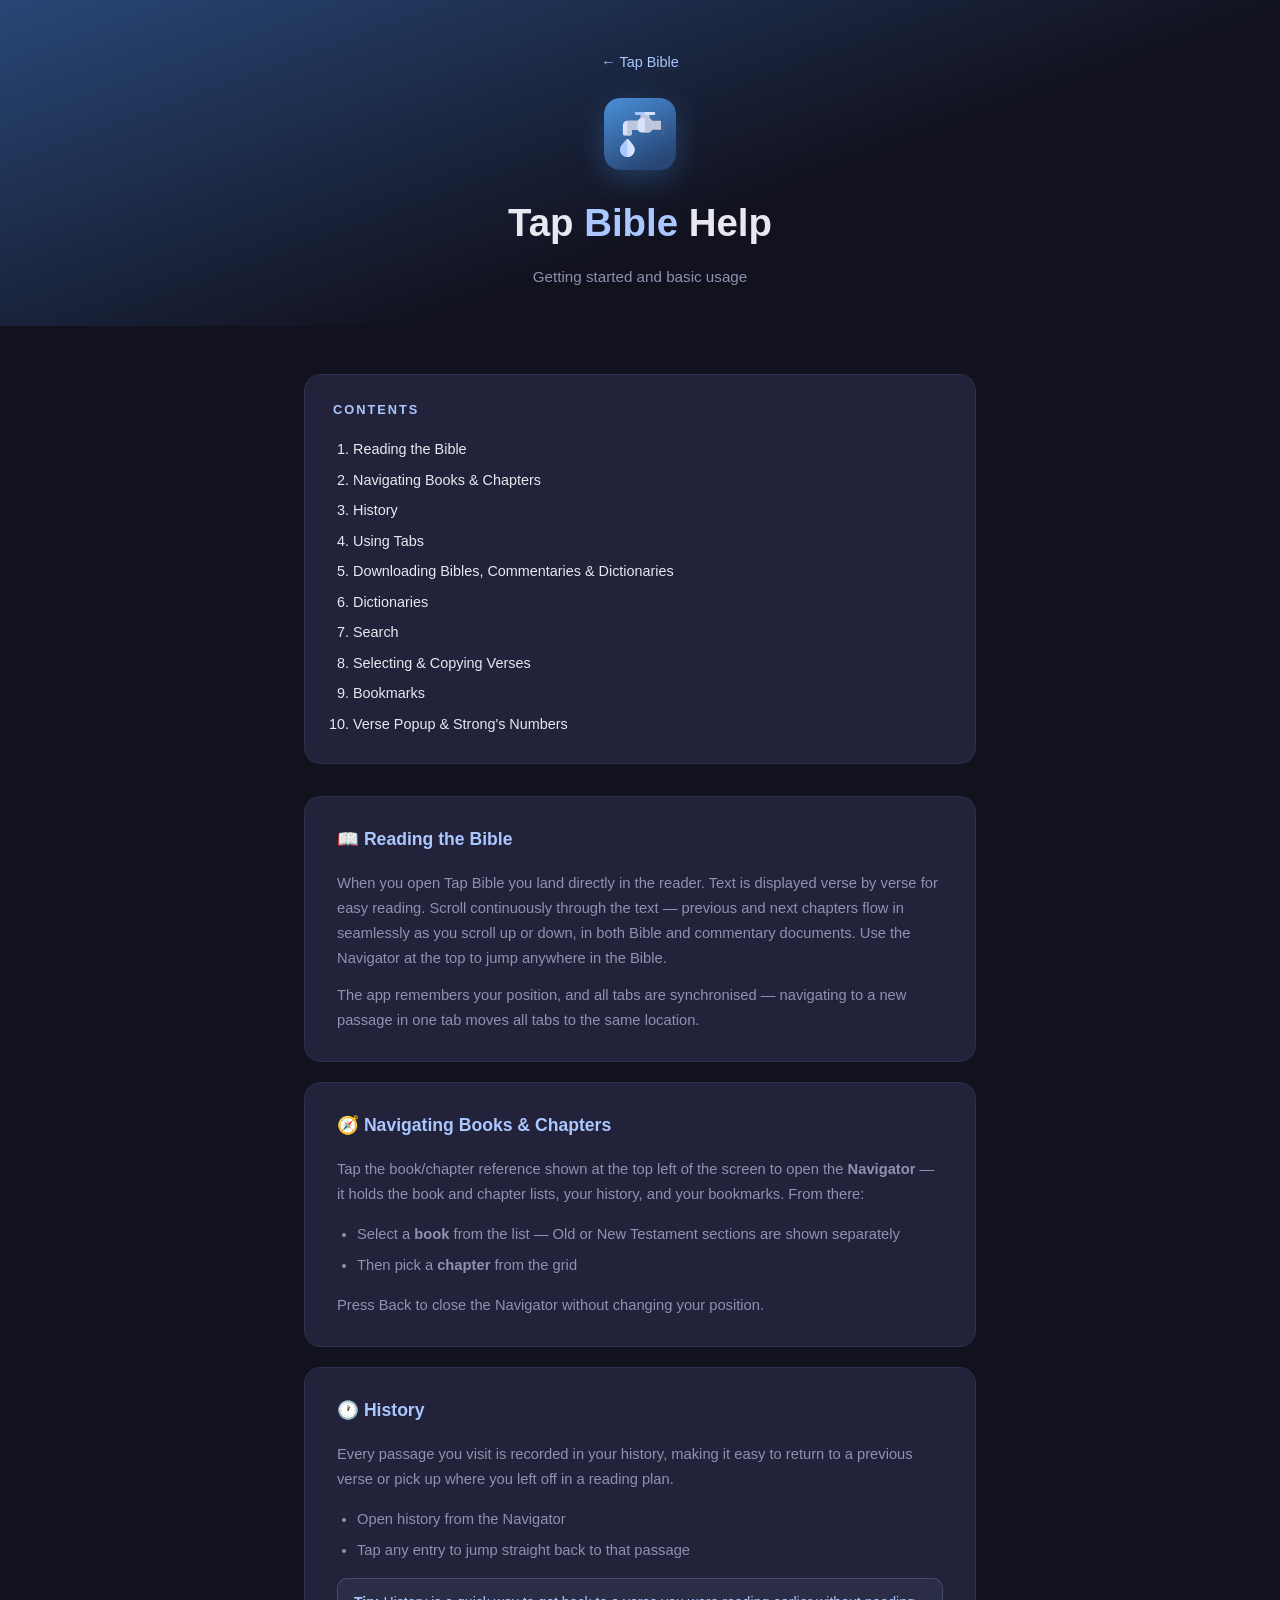
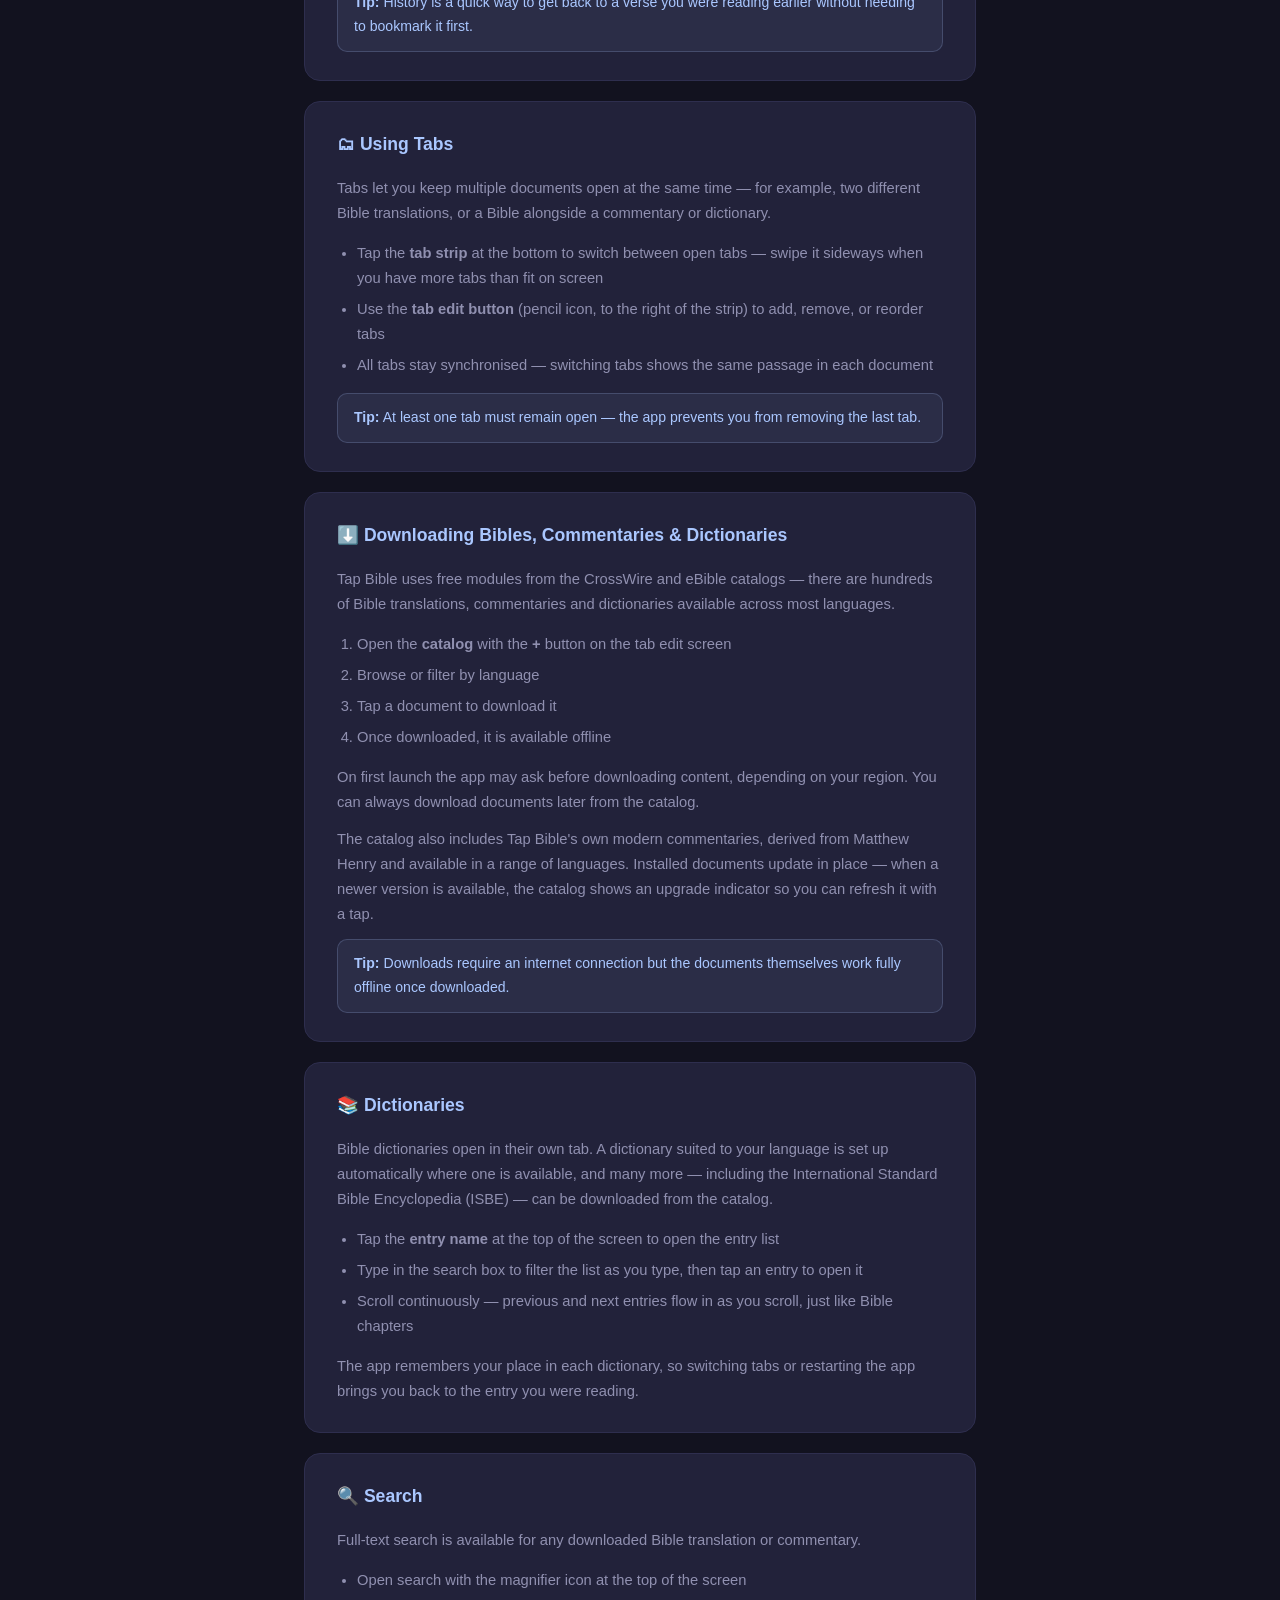
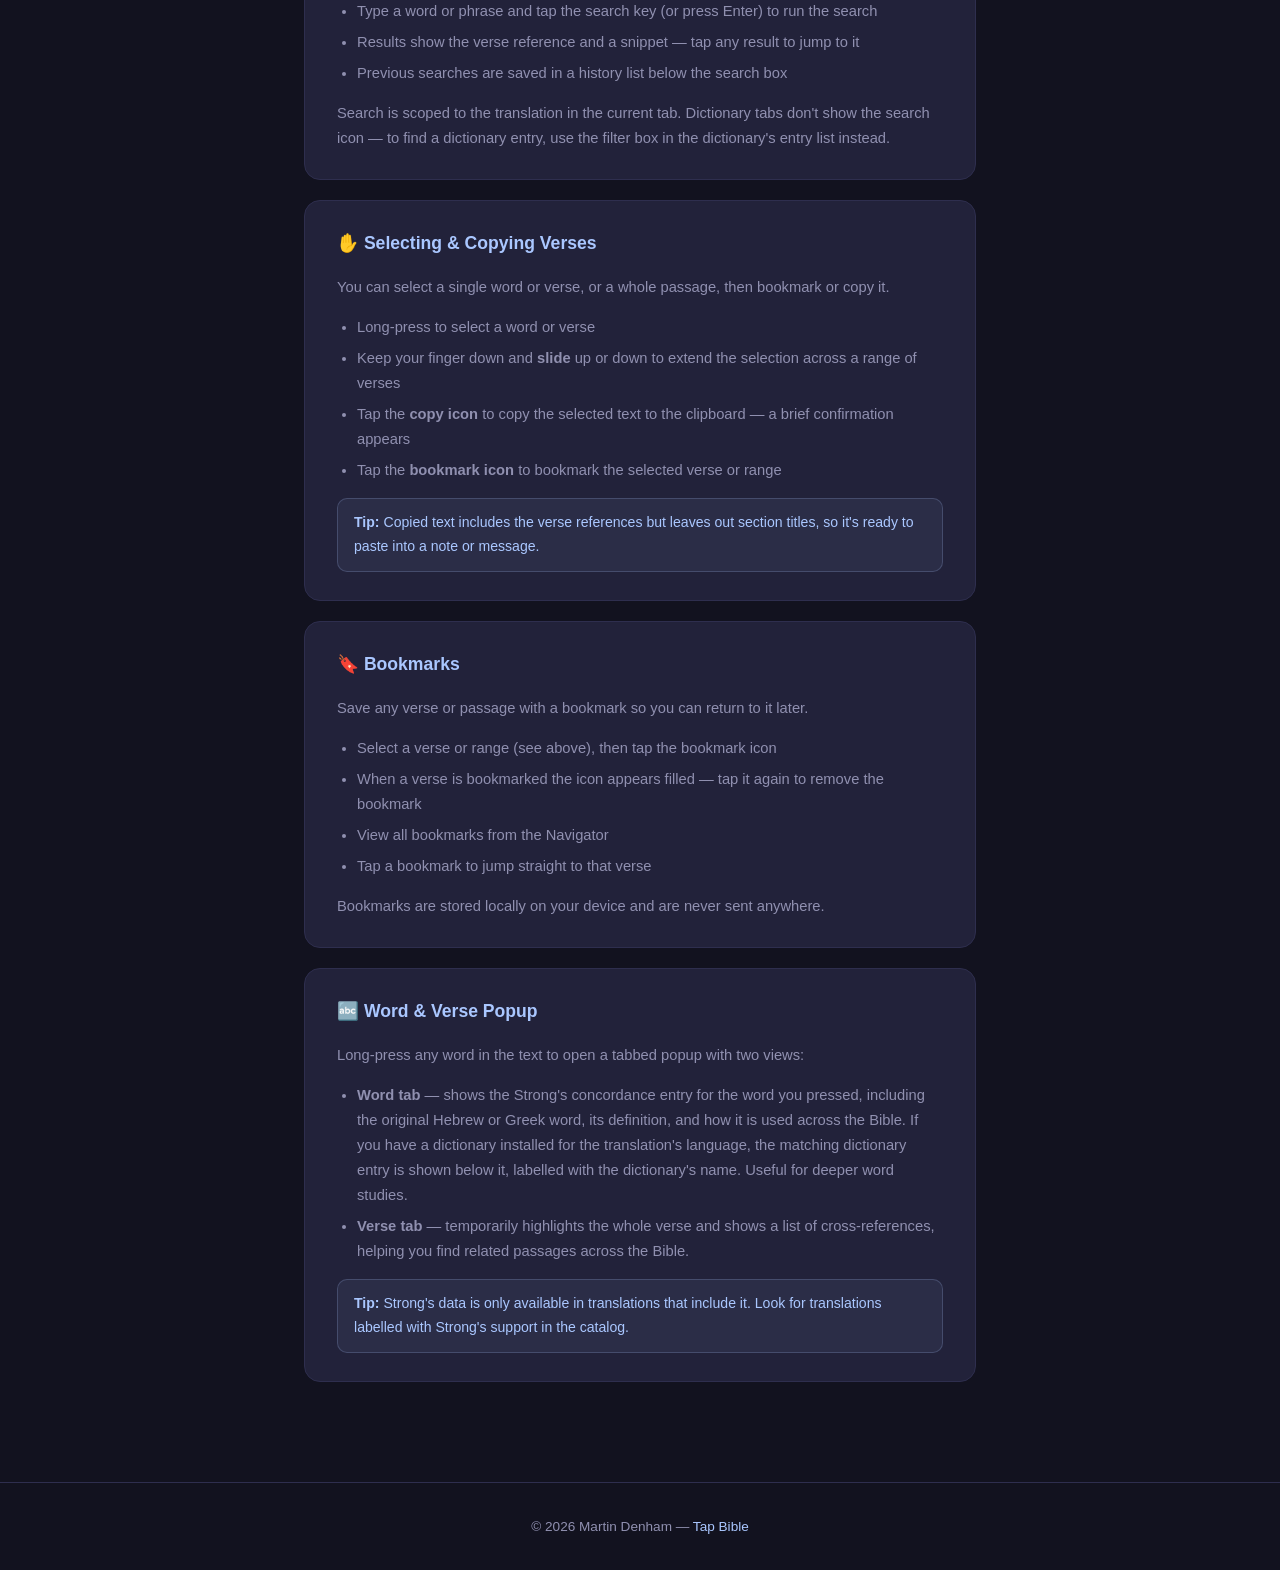
==== commit 72506bca: "Update site for 0.11.0: new screenshots, demos, and v0.11.0 notes Screenshots and both demo videos w" ====
--- a/help.html
+++ b/help.html
@@ -193,25 +193,25 @@
 
   <section class="help-section" id="reading">
     <h2>📖 Reading the Bible</h2>
-    <p>When you open Tap Bible you land directly in the reader. Text is displayed verse by verse for easy reading. Scroll continuously through the text — previous and next chapters flow in seamlessly as you scroll up or down, in both Bible and commentary documents. Use the navigator at the top to jump anywhere in the Bible.</p>
+    <p>When you open Tap Bible you land directly in the reader. Text is displayed verse by verse for easy reading. Scroll continuously through the text — previous and next chapters flow in seamlessly as you scroll up or down, in both Bible and commentary documents. Use the Navigator at the top to jump anywhere in the Bible.</p>
     <p>The app remembers your position, and all tabs are synchronised — navigating to a new passage in one tab moves all tabs to the same location.</p>
   </section>
 
   <section class="help-section" id="navigate">
     <h2>🧭 Navigating Books &amp; Chapters</h2>
-    <p>Tap the book/chapter reference shown at the top of the screen to open the navigator. From there:</p>
+    <p>Tap the book/chapter reference shown at the top left of the screen to open the <strong>Navigator</strong> — it holds the book and chapter lists, your history, and your bookmarks. From there:</p>
     <ul>
       <li>Select a <strong>book</strong> from the list — Old or New Testament sections are shown separately</li>
       <li>Then pick a <strong>chapter</strong> from the grid</li>
     </ul>
-    <p>Press Back to close the navigator without changing your position.</p>
+    <p>Press Back to close the Navigator without changing your position.</p>
   </section>
 
   <section class="help-section" id="history">
     <h2>🕐 History</h2>
     <p>Every passage you visit is recorded in your history, making it easy to return to a previous verse or pick up where you left off in a reading plan.</p>
     <ul>
-      <li>Open history from the navigation menu</li>
+      <li>Open history from the Navigator</li>
       <li>Tap any entry to jump straight back to that passage</li>
     </ul>
     <div class="tip"><strong>Tip:</strong> History is a quick way to get back to a verse you were reading earlier without needing to bookmark it first.</div>
@@ -221,8 +221,8 @@
     <h2>🗂 Using Tabs</h2>
     <p>Tabs let you keep multiple documents open at the same time — for example, two different Bible translations, or a Bible alongside a commentary or dictionary.</p>
     <ul>
-      <li>Tap the <strong>tab bar</strong> at the bottom to switch between open tabs</li>
-      <li>Use the <strong>tab edit button</strong> (pencil icon) to add, remove, or reorder tabs</li>
+      <li>Tap the <strong>tab strip</strong> at the bottom to switch between open tabs — swipe it sideways when you have more tabs than fit on screen</li>
+      <li>Use the <strong>tab edit button</strong> (pencil icon, to the right of the strip) to add, remove, or reorder tabs</li>
       <li>All tabs stay synchronised — switching tabs shows the same passage in each document</li>
     </ul>
     <div class="tip"><strong>Tip:</strong> At least one tab must remain open — the app prevents you from removing the last tab.</div>
@@ -232,7 +232,7 @@
     <h2>⬇️ Downloading Bibles, Commentaries &amp; Dictionaries</h2>
     <p>Tap Bible uses free modules from the CrossWire and eBible catalogs — there are hundreds of Bible translations, commentaries and dictionaries available across most languages.</p>
     <ol>
-      <li>Open the <strong>catalog</strong> from the tab edit screen or the navigation menu</li>
+      <li>Open the <strong>catalog</strong> with the <strong>+</strong> button on the tab edit screen</li>
       <li>Browse or filter by language</li>
       <li>Tap a document to download it</li>
       <li>Once downloaded, it is available offline</li>
@@ -257,7 +257,7 @@
     <h2>🔍 Search</h2>
     <p>Full-text search is available for any downloaded Bible translation or commentary.</p>
     <ul>
-      <li>Open search from the toolbar or navigation menu</li>
+      <li>Open search with the magnifier icon at the top of the screen</li>
       <li>Type a word or phrase and tap the search key (or press Enter) to run the search</li>
       <li>Results show the verse reference and a snippet — tap any result to jump to it</li>
       <li>Previous searches are saved in a history list below the search box</li>
@@ -283,7 +283,7 @@
     <ul>
       <li>Select a verse or range (see above), then tap the bookmark icon</li>
       <li>When a verse is bookmarked the icon appears filled — tap it again to remove the bookmark</li>
-      <li>View all bookmarks from the navigation menu</li>
+      <li>View all bookmarks from the Navigator</li>
       <li>Tap a bookmark to jump straight to that verse</li>
     </ul>
     <p>Bookmarks are stored locally on your device and are never sent anywhere.</p>
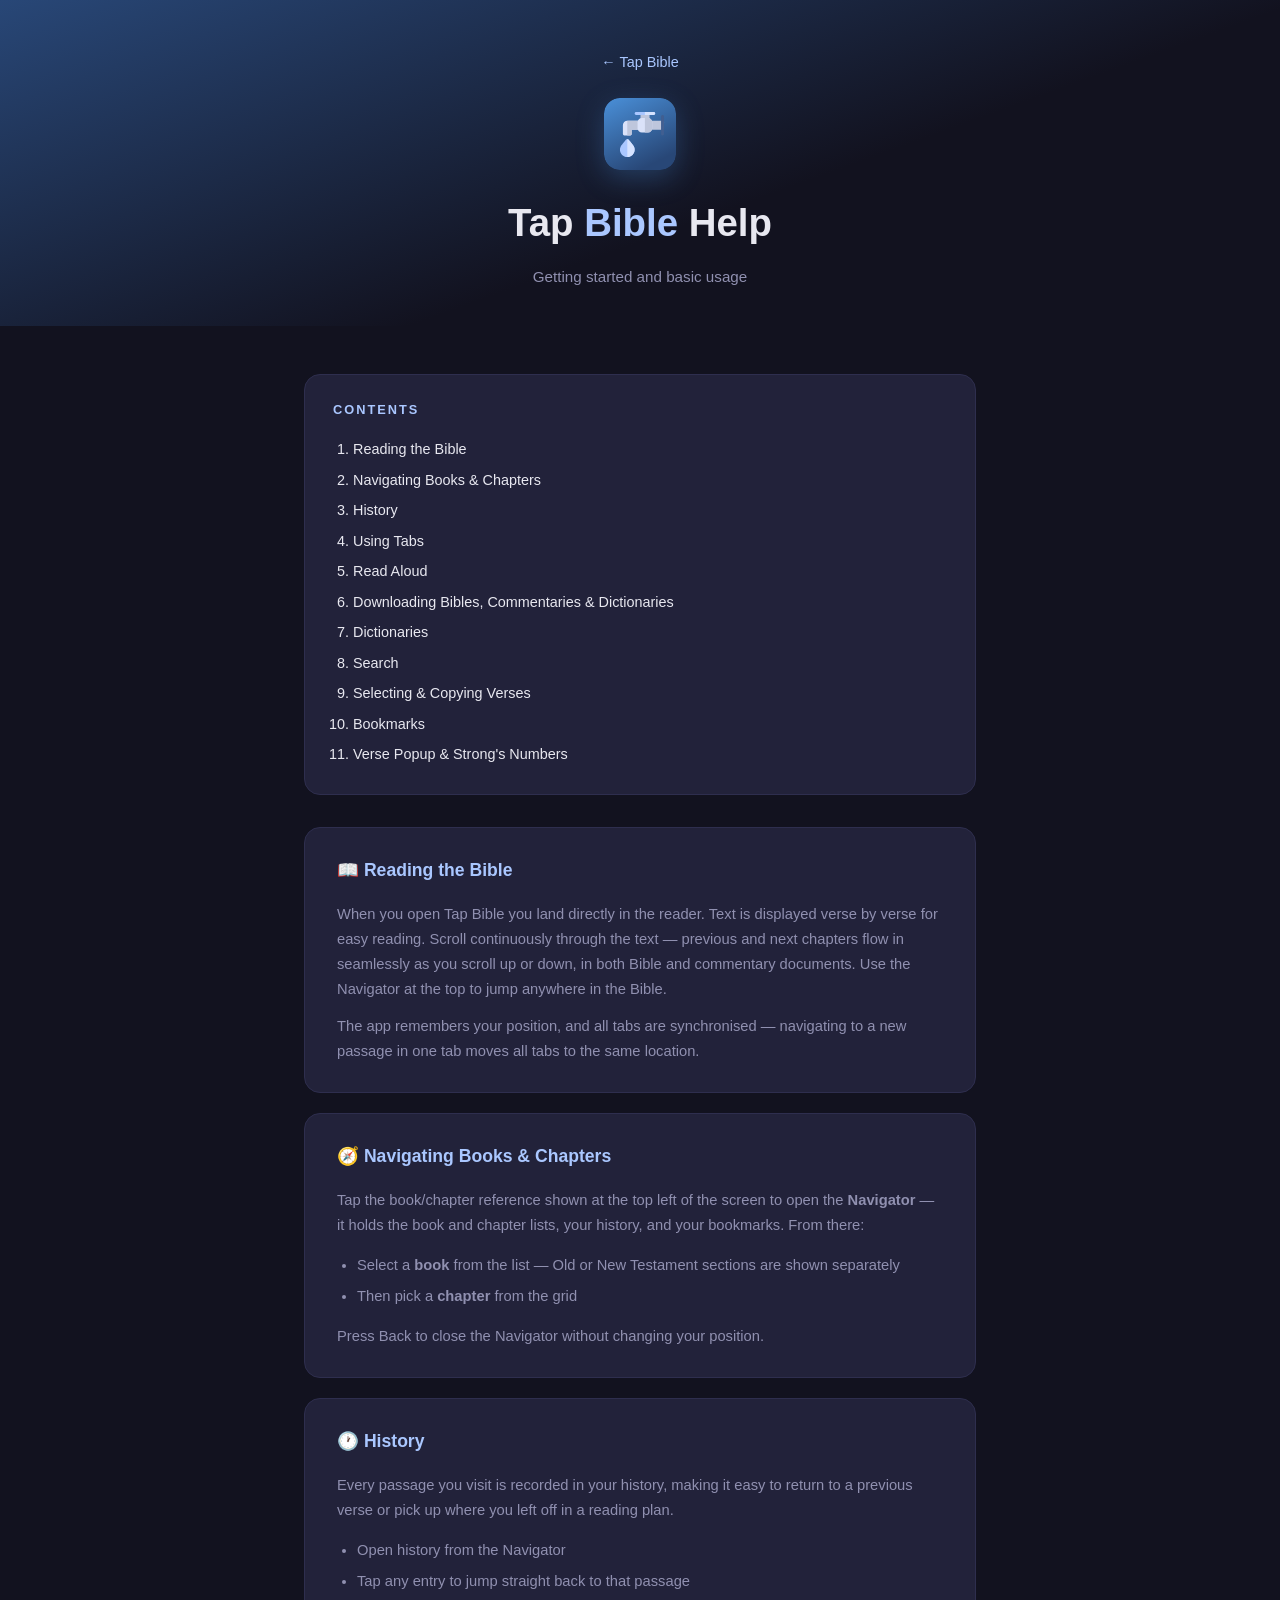
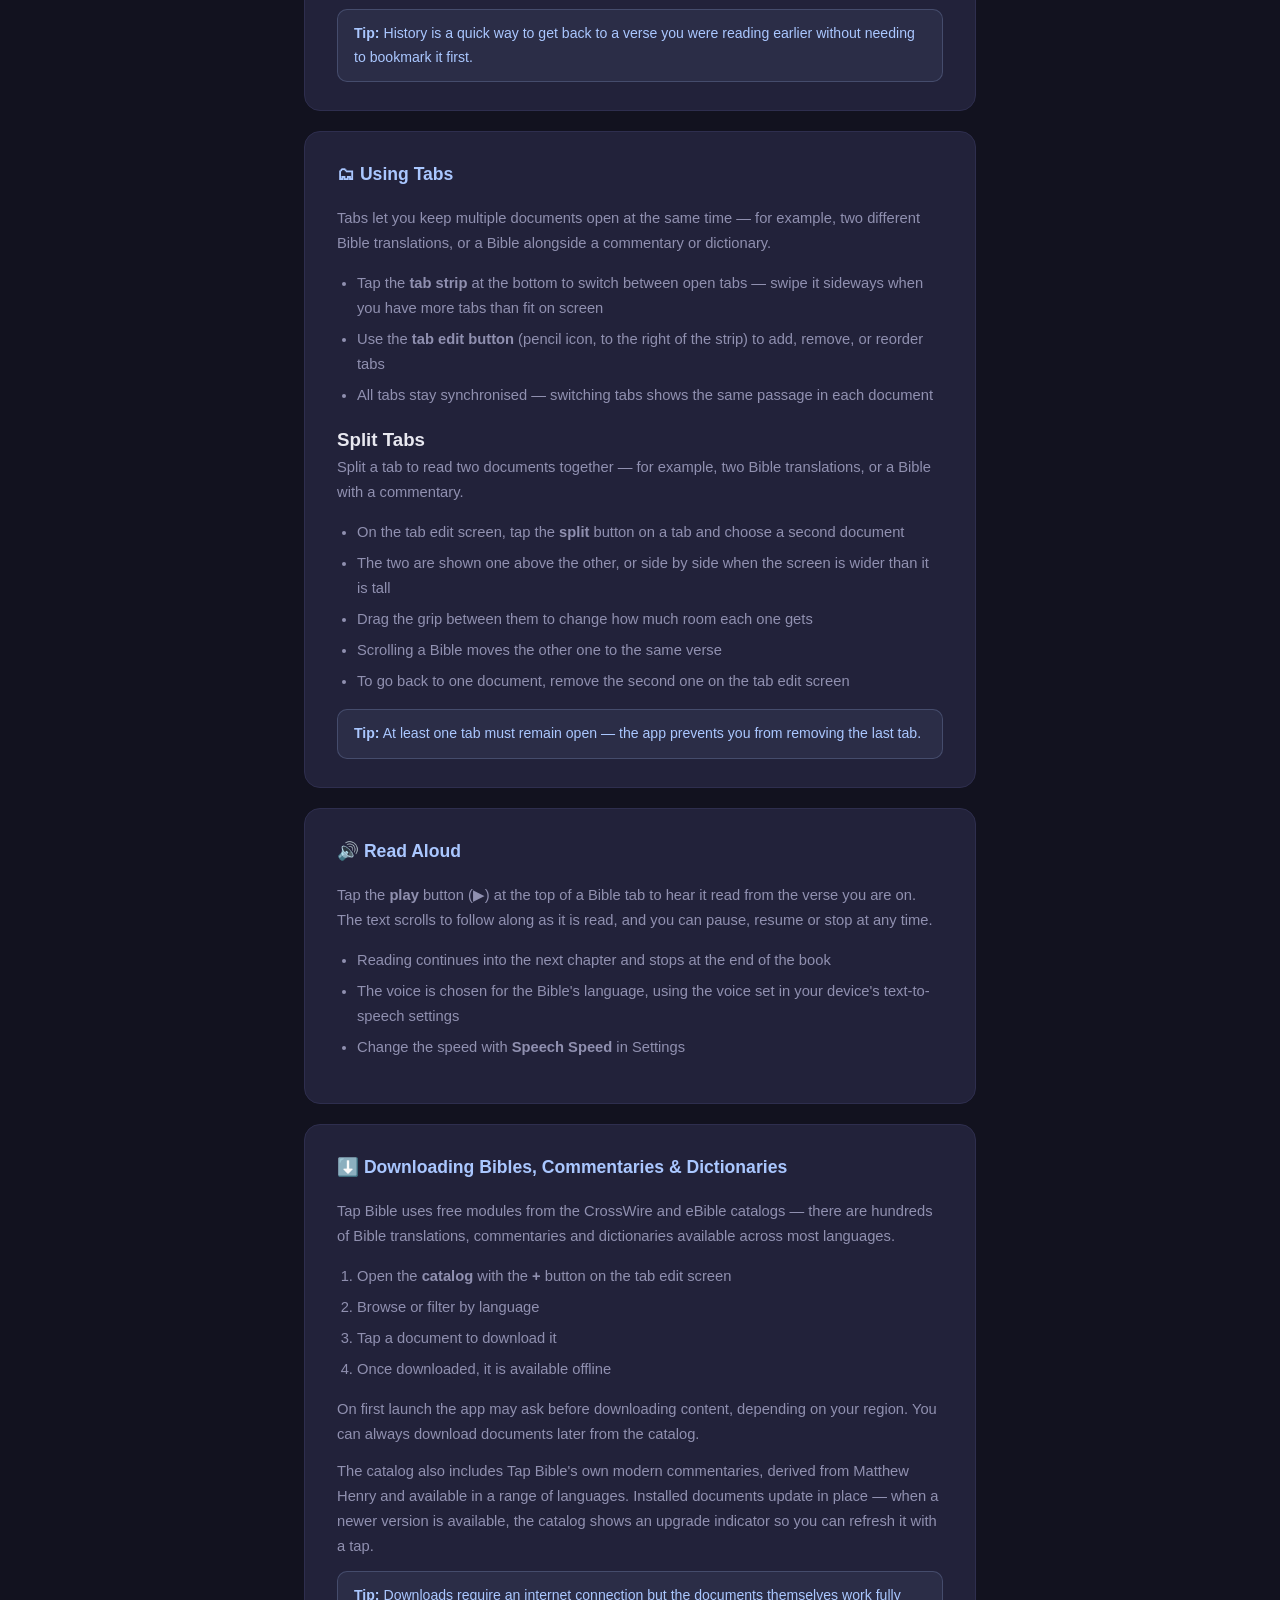
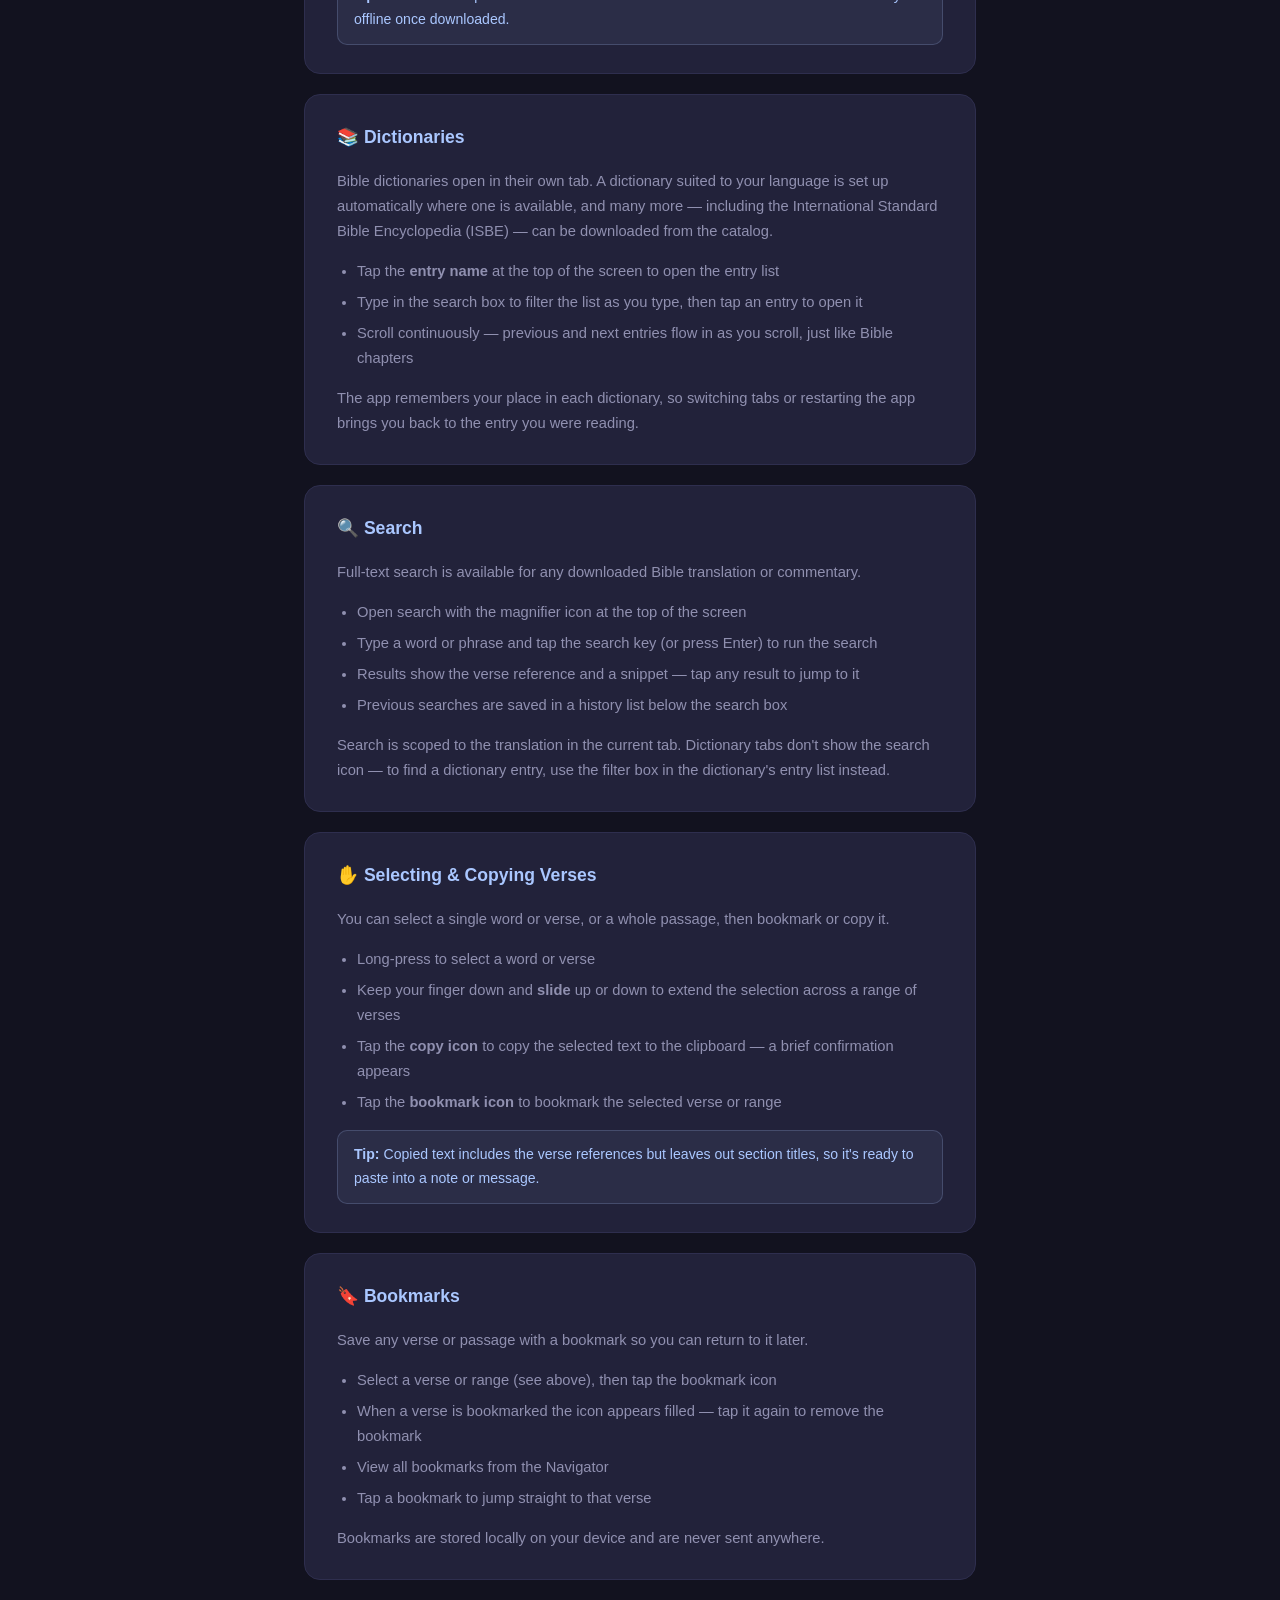
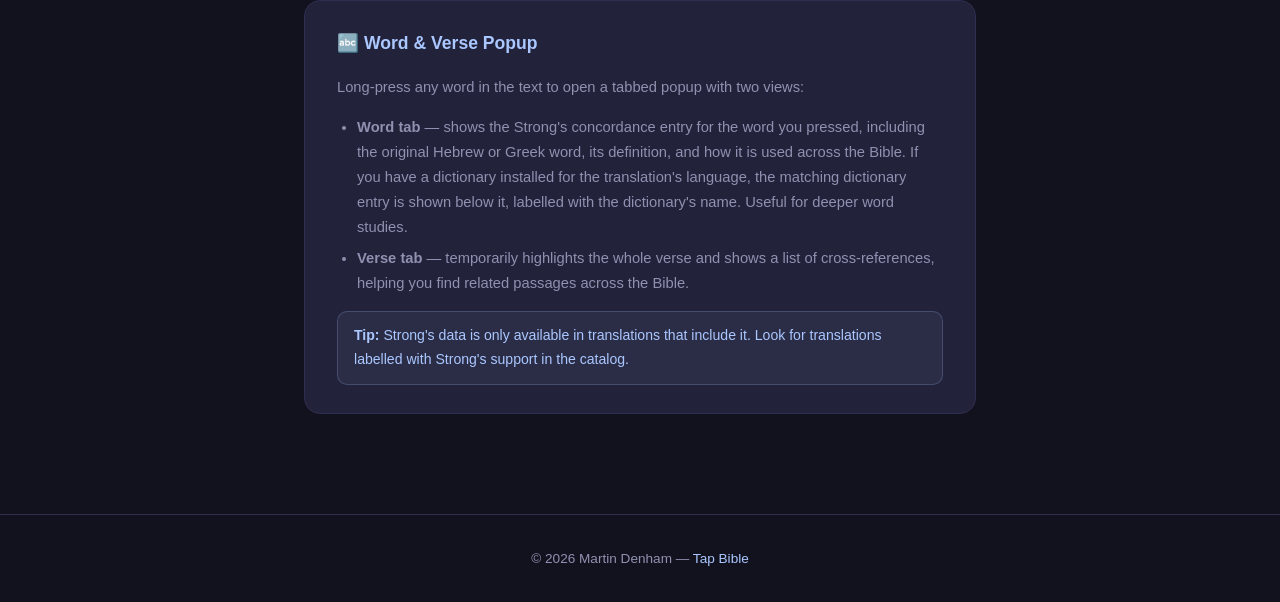
==== commit a6373d18: "Add release notes for v1.2.0 and help for split tabs and read aloud" ====
--- a/help.html
+++ b/help.html
@@ -182,6 +182,7 @@
       <li><a href="#navigate">Navigating Books &amp; Chapters</a></li>
       <li><a href="#history">History</a></li>
       <li><a href="#tabs">Using Tabs</a></li>
+      <li><a href="#read-aloud">Read Aloud</a></li>
       <li><a href="#downloads">Downloading Bibles, Commentaries &amp; Dictionaries</a></li>
       <li><a href="#dictionaries">Dictionaries</a></li>
       <li><a href="#search">Search</a></li>
@@ -225,7 +226,26 @@
       <li>Use the <strong>tab edit button</strong> (pencil icon, to the right of the strip) to add, remove, or reorder tabs</li>
       <li>All tabs stay synchronised — switching tabs shows the same passage in each document</li>
     </ul>
+    <h3>Split Tabs</h3>
+    <p>Split a tab to read two documents together — for example, two Bible translations, or a Bible with a commentary.</p>
+    <ul>
+      <li>On the tab edit screen, tap the <strong>split</strong> button on a tab and choose a second document</li>
+      <li>The two are shown one above the other, or side by side when the screen is wider than it is tall</li>
+      <li>Drag the grip between them to change how much room each one gets</li>
+      <li>Scrolling a Bible moves the other one to the same verse</li>
+      <li>To go back to one document, remove the second one on the tab edit screen</li>
+    </ul>
     <div class="tip"><strong>Tip:</strong> At least one tab must remain open — the app prevents you from removing the last tab.</div>
+  </section>
+
+  <section class="help-section" id="read-aloud">
+    <h2>🔊 Read Aloud</h2>
+    <p>Tap the <strong>play</strong> button (▶) at the top of a Bible tab to hear it read from the verse you are on. The text scrolls to follow along as it is read, and you can pause, resume or stop at any time.</p>
+    <ul>
+      <li>Reading continues into the next chapter and stops at the end of the book</li>
+      <li>The voice is chosen for the Bible's language, using the voice set in your device's text-to-speech settings</li>
+      <li>Change the speed with <strong>Speech Speed</strong> in Settings</li>
+    </ul>
   </section>
 
   <section class="help-section" id="downloads">
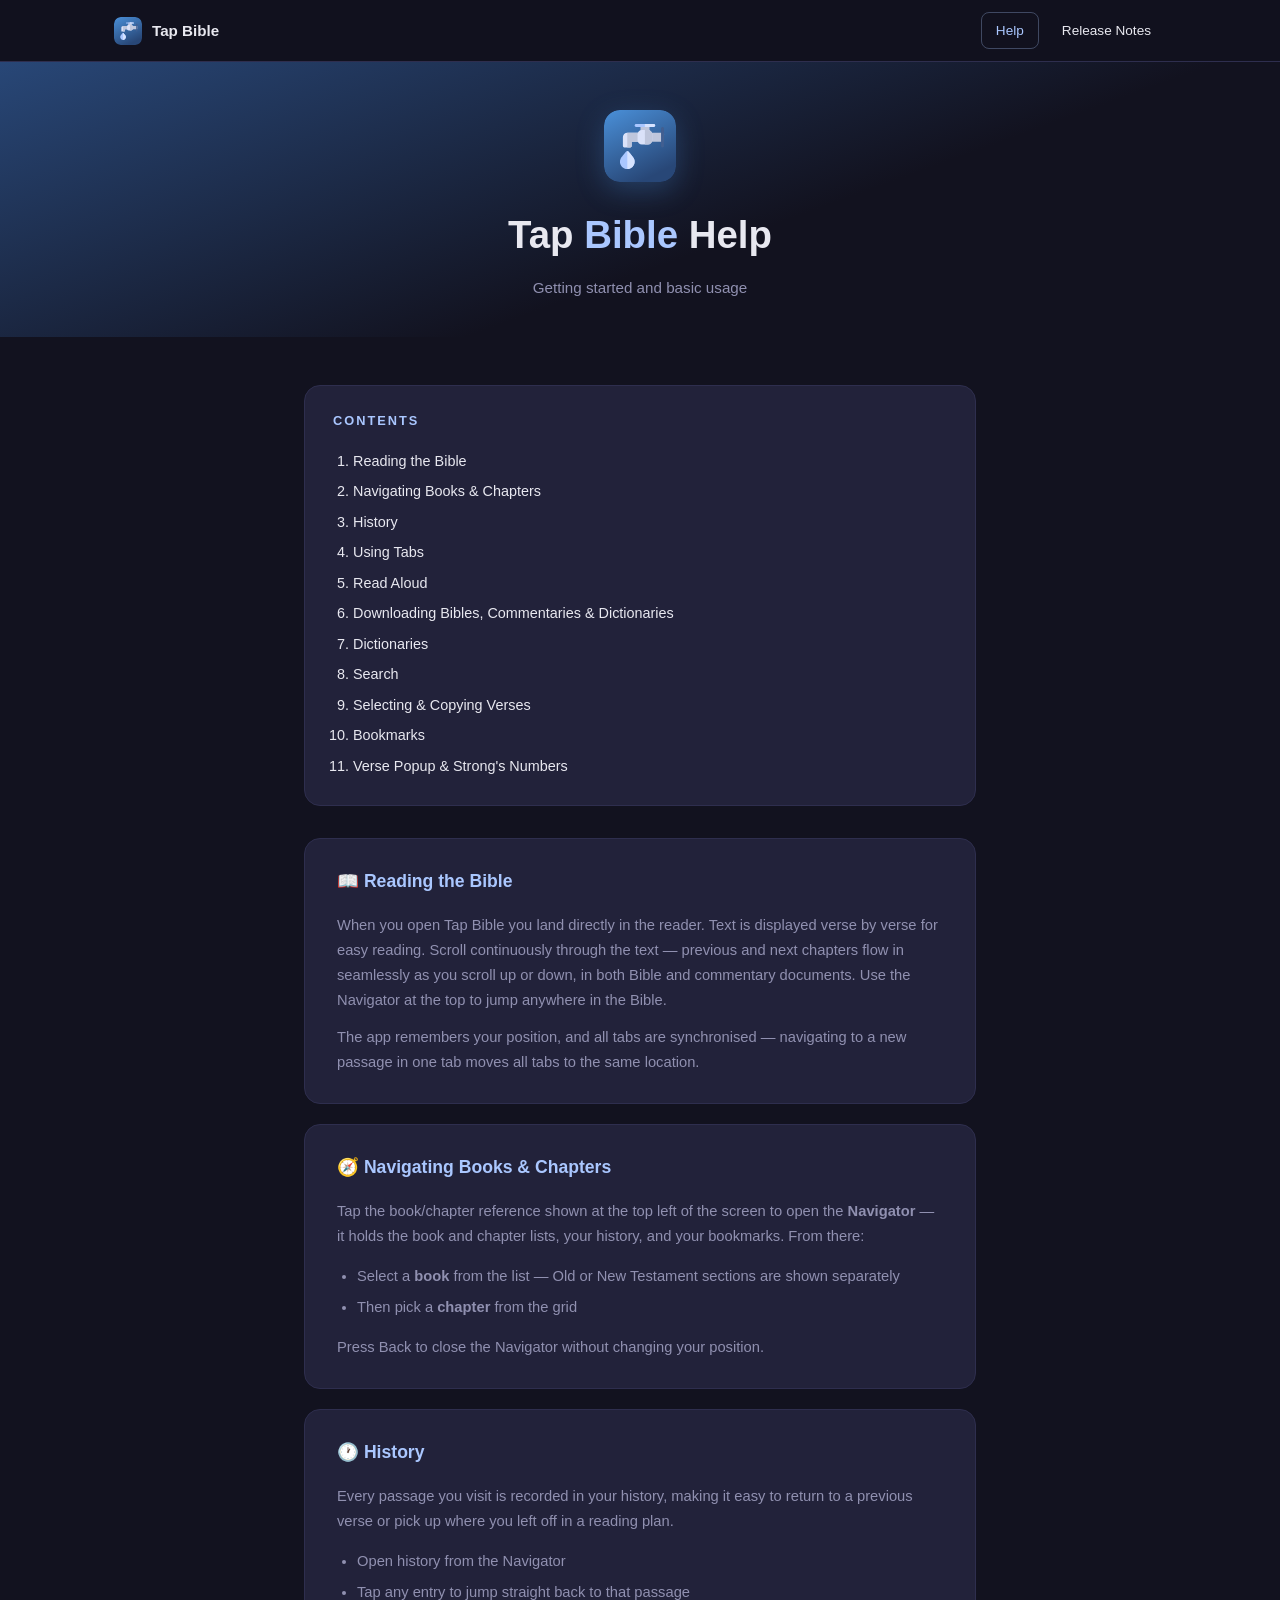
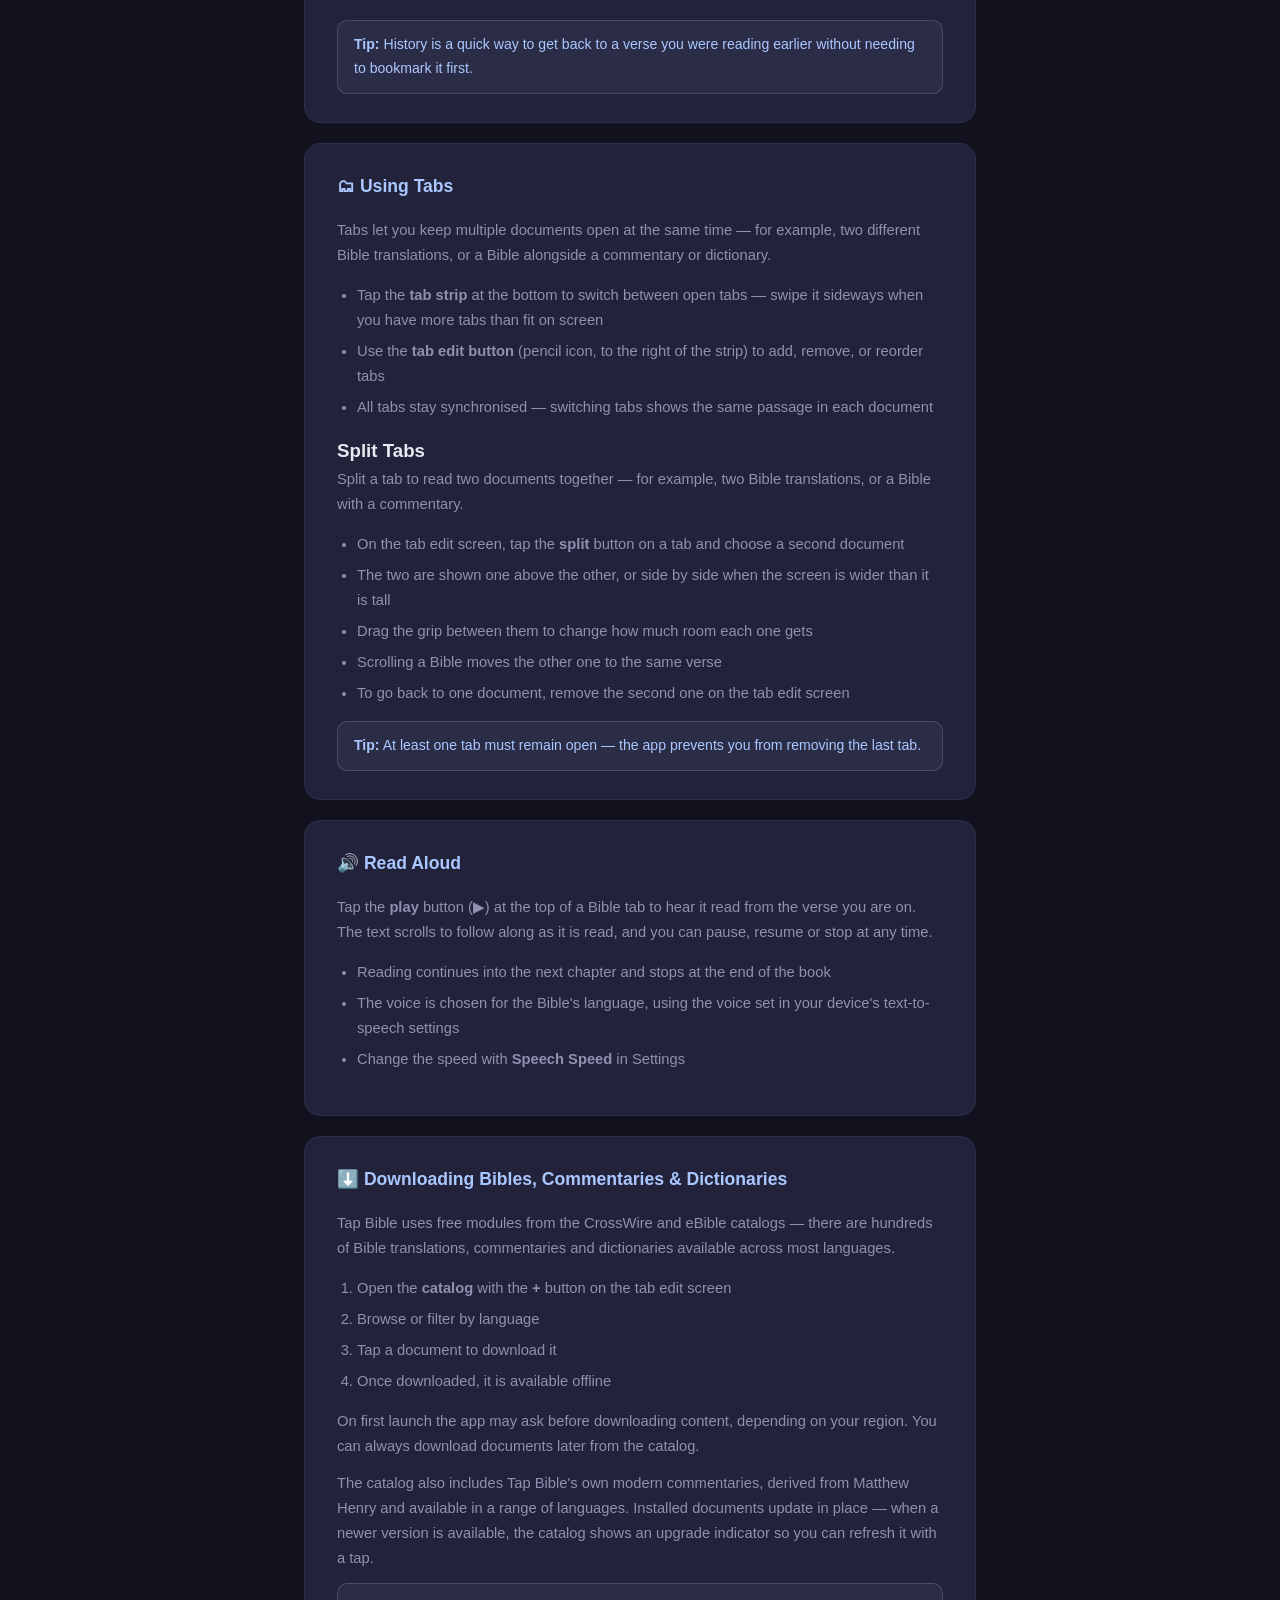
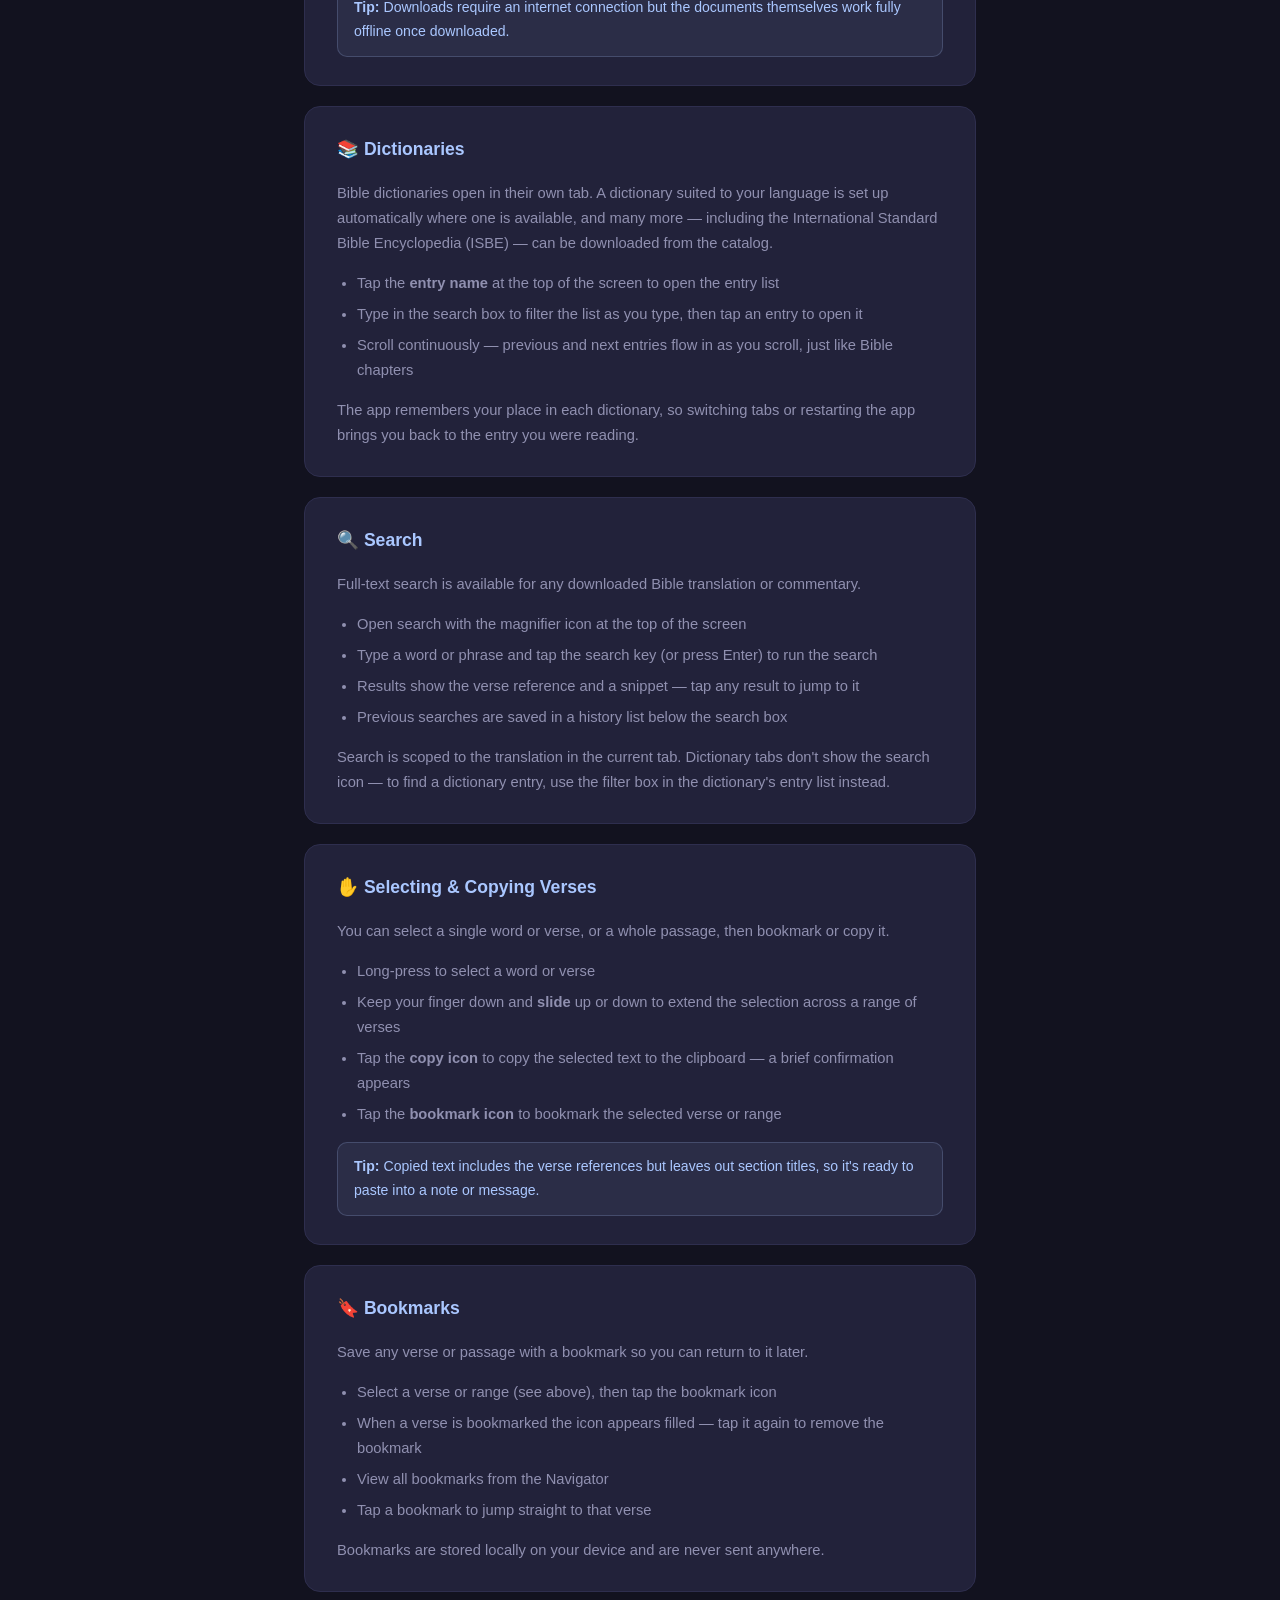
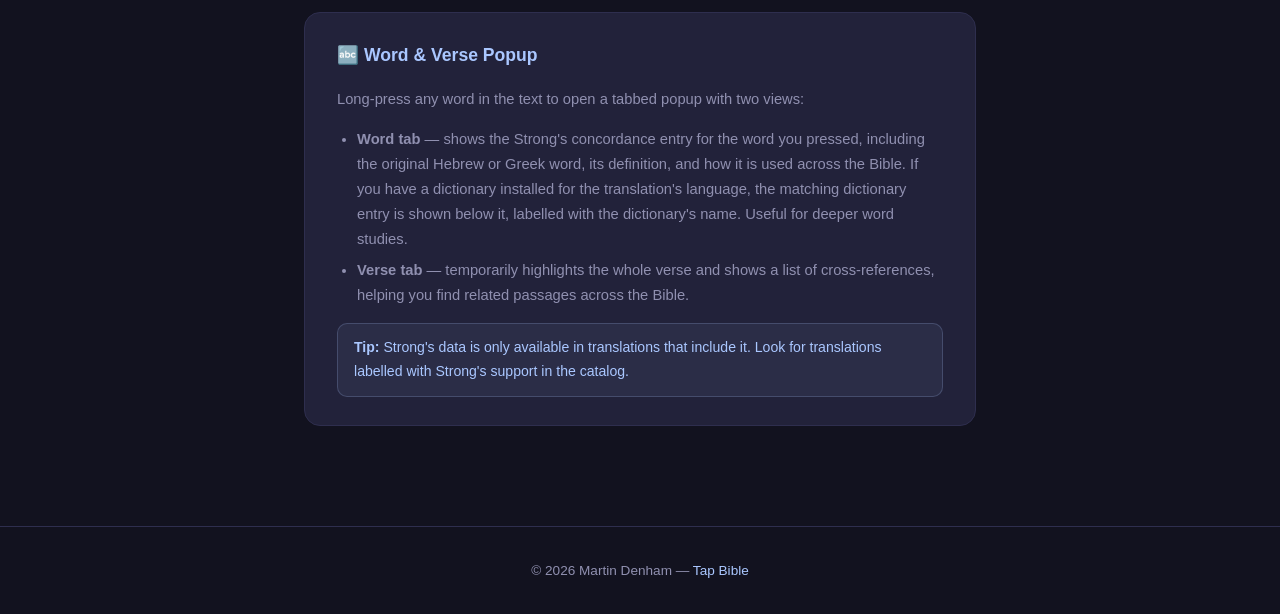
==== commit 423dffa1: "Use a consistent, content-width top bar on all pages Co-Authored-By: Claude Opus 5.5 <noreply@anthro" ====
--- a/help.html
+++ b/help.html
@@ -31,18 +31,6 @@
       text-align: center;
     }
 
-    header a.back {
-      display: inline-flex;
-      align-items: center;
-      gap: 10px;
-      text-decoration: none;
-      color: var(--blue);
-      font-size: 0.9rem;
-      margin-bottom: 24px;
-    }
-
-    header a.back:hover { text-decoration: underline; }
-
     header img {
       width: 72px;
       height: 72px;
@@ -162,12 +150,87 @@
     }
 
     footer a { color: var(--blue); }
+
+    /* ── NAV ── */
+    .site-nav {
+      background: rgba(18, 18, 31, 0.9);
+      backdrop-filter: blur(8px);
+      position: sticky;
+      top: 0;
+      z-index: 10;
+      border-bottom: 1px solid #2e2e4e;
+    }
+
+    .site-nav .nav-inner {
+      display: flex;
+      align-items: center;
+      justify-content: space-between;
+      max-width: 1100px;
+      margin: 0 auto;
+      padding: 12px 24px;
+    }
+
+    .site-nav .nav-brand {
+      display: flex;
+      align-items: center;
+      gap: 10px;
+      text-decoration: none;
+      color: var(--text);
+      font-weight: 600;
+      font-size: 0.95rem;
+    }
+
+    .site-nav .nav-brand img {
+      width: 28px;
+      height: 28px;
+      border-radius: 7px;
+    }
+
+    .site-nav .nav-links {
+      display: flex;
+      gap: 8px;
+    }
+
+    .site-nav .nav-links a {
+      font-size: 0.85rem;
+      color: var(--text);
+      text-decoration: none;
+      padding: 6px 14px;
+      border-radius: 8px;
+      border: 1px solid transparent;
+      transition: color 0.15s, border-color 0.15s;
+    }
+
+    .site-nav .nav-links a:hover,
+    .site-nav .nav-links a[aria-current="page"] {
+      color: var(--blue);
+      border-color: rgba(170, 199, 255, 0.3);
+    }
+
+    @media (max-width: 480px) {
+      .site-nav .nav-inner { padding: 10px 16px; }
+      .site-nav .nav-links { gap: 4px; }
+      .site-nav .nav-links a { padding: 6px 10px; }
+    }
   </style>
 </head>
 <body>
 
+<!-- NAV -->
+<nav class="site-nav">
+  <div class="nav-inner">
+    <a class="nav-brand" href="index.html">
+      <img src="app-icon.svg" alt="Tap Bible icon" />
+      Tap Bible
+    </a>
+    <div class="nav-links">
+      <a href="help.html" aria-current="page">Help</a>
+      <a href="release-notes.html">Release Notes</a>
+    </div>
+  </div>
+</nav>
+
 <header>
-  <a class="back" href="index.html">&#8592; Tap Bible</a>
   <img src="app-icon.svg" alt="Tap Bible icon" />
   <h1>Tap <span>Bible</span> Help</h1>
   <p class="subtitle">Getting started and basic usage</p>
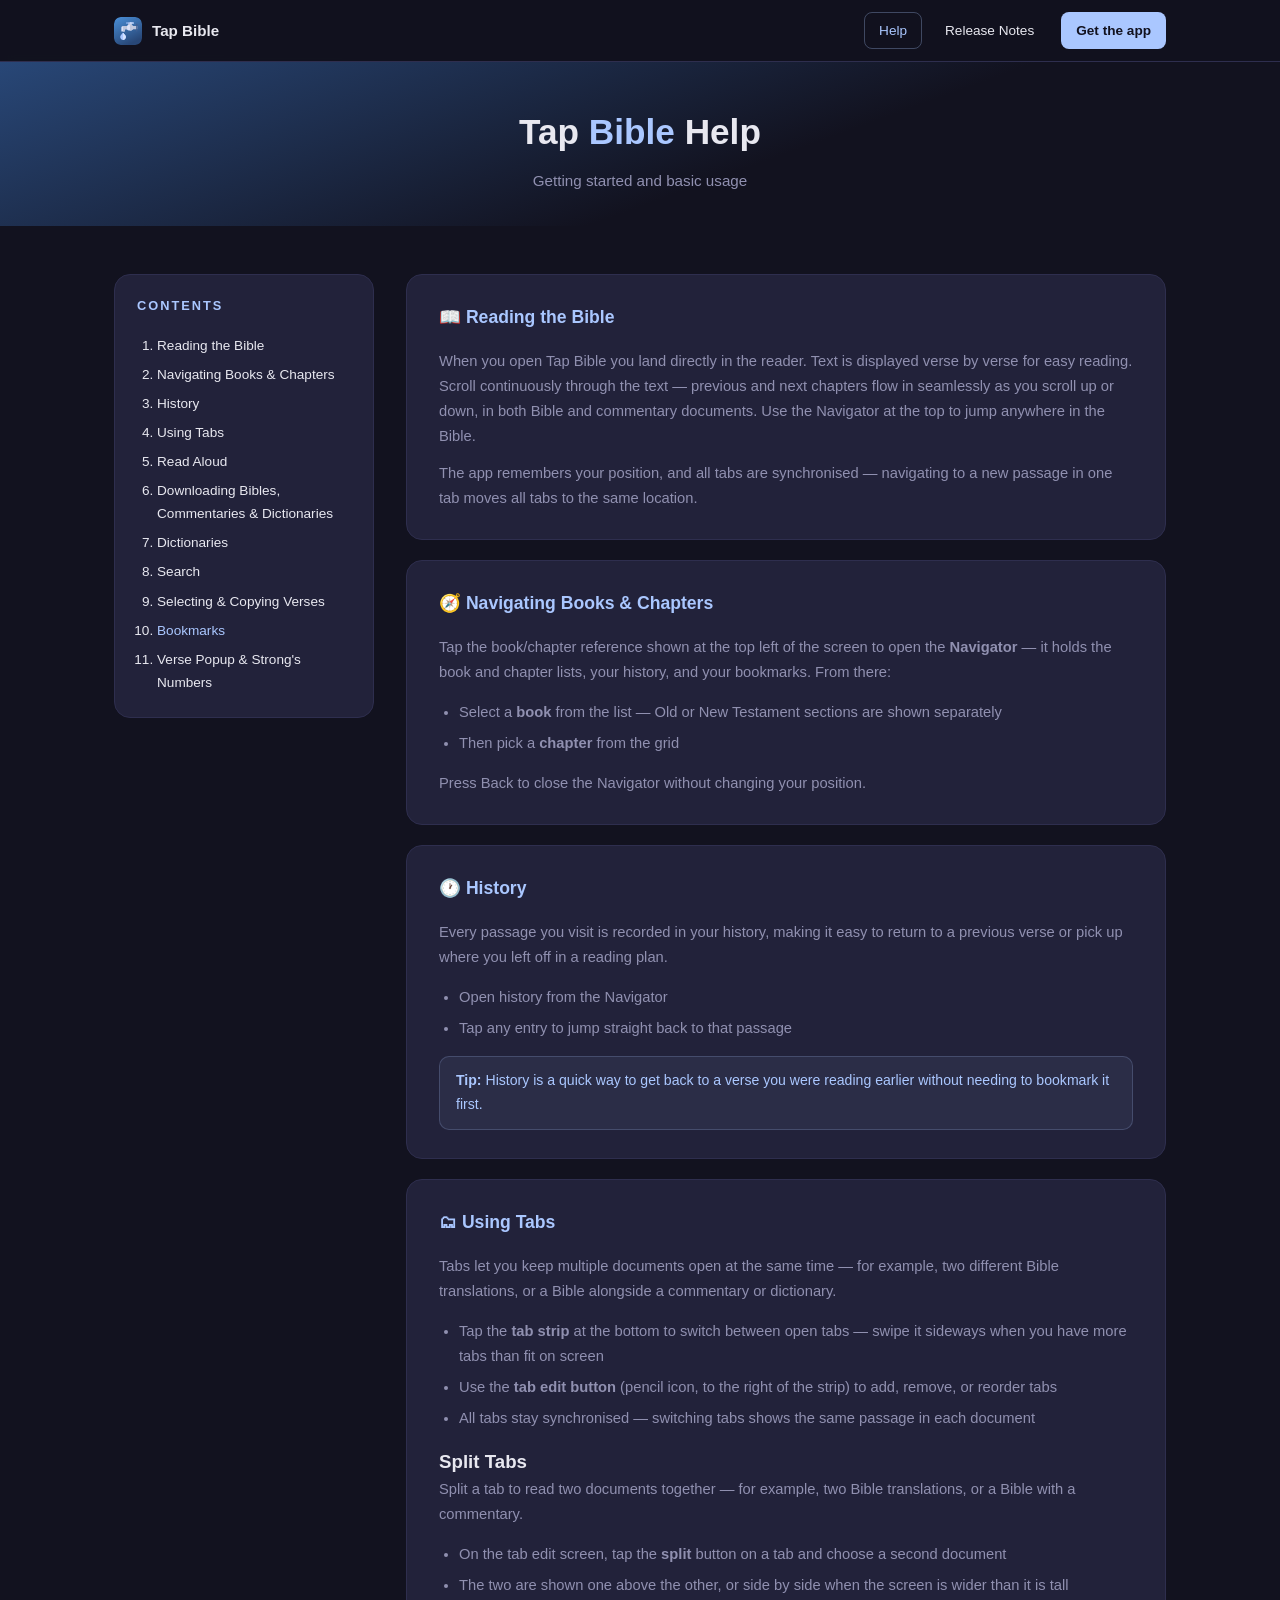
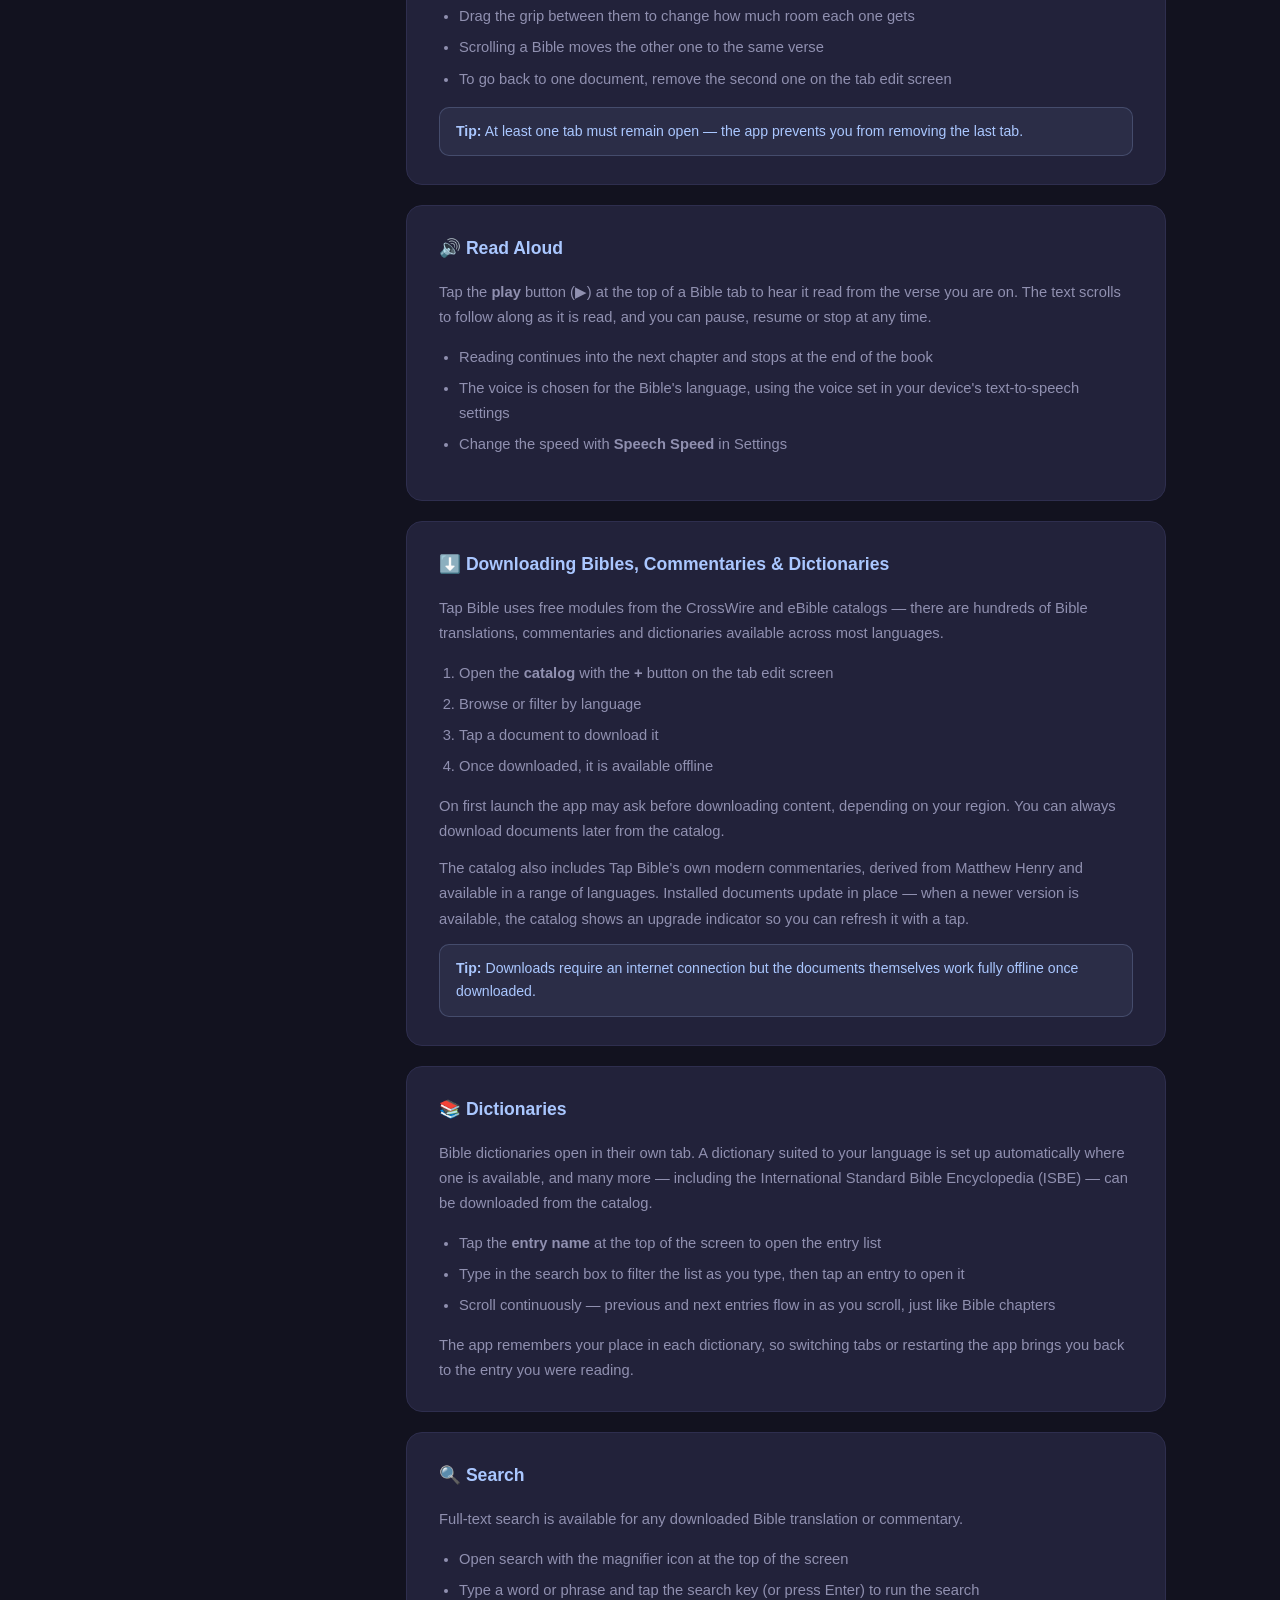
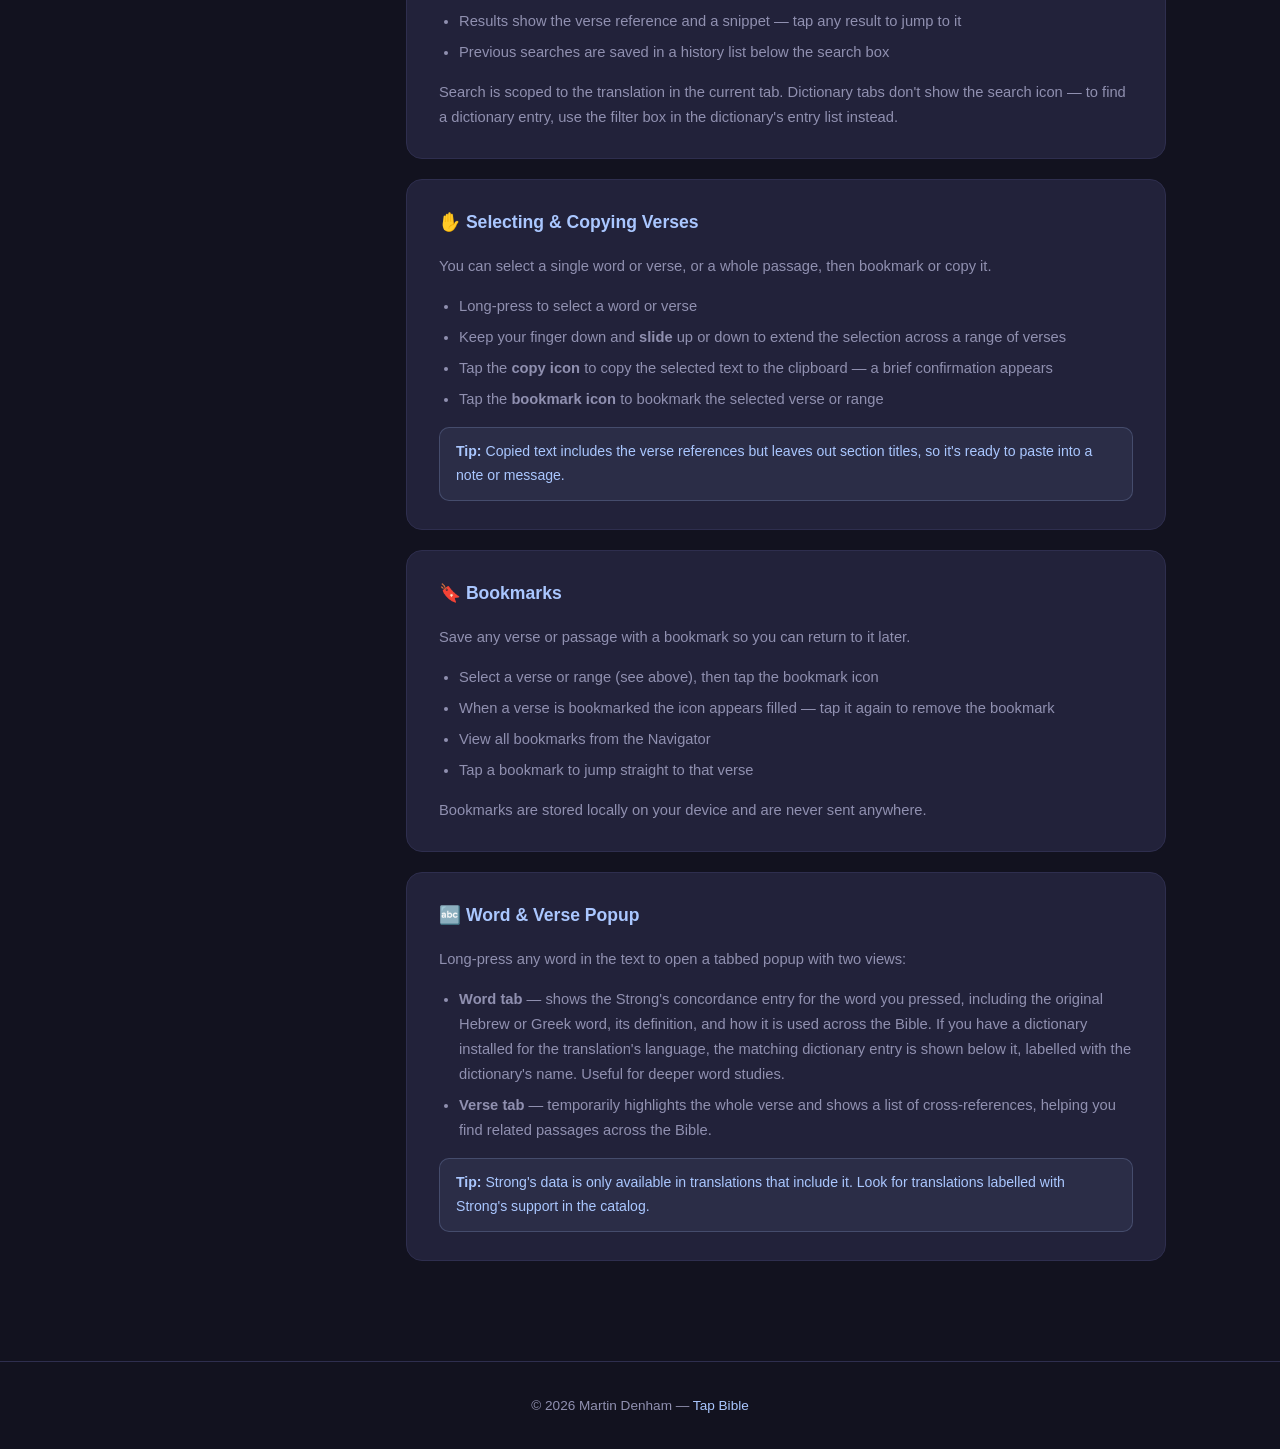
==== commit 0f659785: "Share site styles, add Get the app button, slimmer sub-page headers and help sidebar - Move common C" ====
--- a/help.html
+++ b/help.html
@@ -5,53 +5,9 @@
   <meta name="viewport" content="width=device-width, initial-scale=1.0" />
   <title>Help — Tap Bible</title>
   <link rel="icon" href="app-icon.svg" type="image/svg+xml" />
+  <link rel="stylesheet" href="styles.css" />
   <style>
-    *, *::before, *::after { box-sizing: border-box; margin: 0; padding: 0; }
-
-    :root {
-      --blue:   #AAC7FF;
-      --dark:   #1a1a2e;
-      --darker: #12121f;
-      --card:   #22223a;
-      --text:   #e8e8f0;
-      --muted:  #9090b0;
-      --radius: 16px;
-    }
-
-    body {
-      font-family: -apple-system, BlinkMacSystemFont, "Segoe UI", Roboto, sans-serif;
-      background: var(--darker);
-      color: var(--text);
-      line-height: 1.7;
-    }
-
-    header {
-      background: linear-gradient(160deg, #284777 0%, var(--darker) 60%);
-      padding: 48px 24px 36px;
-      text-align: center;
-    }
-
-    header img {
-      width: 72px;
-      height: 72px;
-      border-radius: 16px;
-      box-shadow: 0 8px 28px rgba(74,144,217,0.3);
-      display: block;
-      margin: 0 auto 20px;
-    }
-
-    header h1 {
-      font-size: clamp(1.6rem, 4vw, 2.4rem);
-      font-weight: 700;
-    }
-
-    header h1 span { color: var(--blue); }
-
-    header p.subtitle {
-      color: var(--muted);
-      margin-top: 8px;
-      font-size: 0.95rem;
-    }
+    body { line-height: 1.7; }
 
     main {
       max-width: 720px;
@@ -85,7 +41,29 @@
     }
 
     .toc a { color: var(--text); text-decoration: none; }
-    .toc a:hover { color: var(--blue); }
+    .toc a:hover, .toc a.active { color: var(--blue); }
+
+    /* Wide screens: contents become a sticky sidebar */
+    @media (min-width: 1024px) {
+      main {
+        max-width: 1100px;
+        display: grid;
+        grid-template-columns: 260px minmax(0, 1fr);
+        gap: 32px;
+        align-items: start;
+      }
+
+      .toc {
+        position: sticky;
+        top: calc(var(--nav-height) + 24px);
+        max-height: calc(100vh - var(--nav-height) - 48px);
+        overflow-y: auto;
+        margin-bottom: 0;
+        padding: 20px 22px;
+      }
+
+      .toc ol li { font-size: 0.85rem; }
+    }
 
     .help-section {
       background: var(--card);
@@ -140,78 +118,6 @@
 
     a { color: var(--blue); text-decoration: none; }
     a:hover { text-decoration: underline; }
-
-    footer {
-      padding: 32px 24px;
-      text-align: center;
-      font-size: 0.85rem;
-      color: var(--muted);
-      border-top: 1px solid #2e2e4e;
-    }
-
-    footer a { color: var(--blue); }
-
-    /* ── NAV ── */
-    .site-nav {
-      background: rgba(18, 18, 31, 0.9);
-      backdrop-filter: blur(8px);
-      position: sticky;
-      top: 0;
-      z-index: 10;
-      border-bottom: 1px solid #2e2e4e;
-    }
-
-    .site-nav .nav-inner {
-      display: flex;
-      align-items: center;
-      justify-content: space-between;
-      max-width: 1100px;
-      margin: 0 auto;
-      padding: 12px 24px;
-    }
-
-    .site-nav .nav-brand {
-      display: flex;
-      align-items: center;
-      gap: 10px;
-      text-decoration: none;
-      color: var(--text);
-      font-weight: 600;
-      font-size: 0.95rem;
-    }
-
-    .site-nav .nav-brand img {
-      width: 28px;
-      height: 28px;
-      border-radius: 7px;
-    }
-
-    .site-nav .nav-links {
-      display: flex;
-      gap: 8px;
-    }
-
-    .site-nav .nav-links a {
-      font-size: 0.85rem;
-      color: var(--text);
-      text-decoration: none;
-      padding: 6px 14px;
-      border-radius: 8px;
-      border: 1px solid transparent;
-      transition: color 0.15s, border-color 0.15s;
-    }
-
-    .site-nav .nav-links a:hover,
-    .site-nav .nav-links a[aria-current="page"] {
-      color: var(--blue);
-      border-color: rgba(170, 199, 255, 0.3);
-    }
-
-    @media (max-width: 480px) {
-      .site-nav .nav-inner { padding: 10px 16px; }
-      .site-nav .nav-links { gap: 4px; }
-      .site-nav .nav-links a { padding: 6px 10px; }
-    }
   </style>
 </head>
 <body>
@@ -221,17 +127,17 @@
   <div class="nav-inner">
     <a class="nav-brand" href="index.html">
       <img src="app-icon.svg" alt="Tap Bible icon" />
-      Tap Bible
+      <span>Tap Bible</span>
     </a>
     <div class="nav-links">
       <a href="help.html" aria-current="page">Help</a>
       <a href="release-notes.html">Release Notes</a>
+      <a class="nav-cta" href="index.html#download">Get the app</a>
     </div>
   </div>
 </nav>
 
-<header>
-  <img src="app-icon.svg" alt="Tap Bible icon" />
+<header class="page-header">
   <h1>Tap <span>Bible</span> Help</h1>
   <p class="subtitle">Getting started and basic usage</p>
 </header>
@@ -255,132 +161,136 @@
     </ol>
   </nav>
 
-  <section class="help-section" id="reading">
-    <h2>📖 Reading the Bible</h2>
-    <p>When you open Tap Bible you land directly in the reader. Text is displayed verse by verse for easy reading. Scroll continuously through the text — previous and next chapters flow in seamlessly as you scroll up or down, in both Bible and commentary documents. Use the Navigator at the top to jump anywhere in the Bible.</p>
-    <p>The app remembers your position, and all tabs are synchronised — navigating to a new passage in one tab moves all tabs to the same location.</p>
-  </section>
-
-  <section class="help-section" id="navigate">
-    <h2>🧭 Navigating Books &amp; Chapters</h2>
-    <p>Tap the book/chapter reference shown at the top left of the screen to open the <strong>Navigator</strong> — it holds the book and chapter lists, your history, and your bookmarks. From there:</p>
-    <ul>
-      <li>Select a <strong>book</strong> from the list — Old or New Testament sections are shown separately</li>
-      <li>Then pick a <strong>chapter</strong> from the grid</li>
-    </ul>
-    <p>Press Back to close the Navigator without changing your position.</p>
-  </section>
-
-  <section class="help-section" id="history">
-    <h2>🕐 History</h2>
-    <p>Every passage you visit is recorded in your history, making it easy to return to a previous verse or pick up where you left off in a reading plan.</p>
-    <ul>
-      <li>Open history from the Navigator</li>
-      <li>Tap any entry to jump straight back to that passage</li>
-    </ul>
-    <div class="tip"><strong>Tip:</strong> History is a quick way to get back to a verse you were reading earlier without needing to bookmark it first.</div>
-  </section>
-
-  <section class="help-section" id="tabs">
-    <h2>🗂 Using Tabs</h2>
-    <p>Tabs let you keep multiple documents open at the same time — for example, two different Bible translations, or a Bible alongside a commentary or dictionary.</p>
-    <ul>
-      <li>Tap the <strong>tab strip</strong> at the bottom to switch between open tabs — swipe it sideways when you have more tabs than fit on screen</li>
-      <li>Use the <strong>tab edit button</strong> (pencil icon, to the right of the strip) to add, remove, or reorder tabs</li>
-      <li>All tabs stay synchronised — switching tabs shows the same passage in each document</li>
-    </ul>
-    <h3>Split Tabs</h3>
-    <p>Split a tab to read two documents together — for example, two Bible translations, or a Bible with a commentary.</p>
-    <ul>
-      <li>On the tab edit screen, tap the <strong>split</strong> button on a tab and choose a second document</li>
-      <li>The two are shown one above the other, or side by side when the screen is wider than it is tall</li>
-      <li>Drag the grip between them to change how much room each one gets</li>
-      <li>Scrolling a Bible moves the other one to the same verse</li>
-      <li>To go back to one document, remove the second one on the tab edit screen</li>
-    </ul>
-    <div class="tip"><strong>Tip:</strong> At least one tab must remain open — the app prevents you from removing the last tab.</div>
-  </section>
-
-  <section class="help-section" id="read-aloud">
-    <h2>🔊 Read Aloud</h2>
-    <p>Tap the <strong>play</strong> button (▶) at the top of a Bible tab to hear it read from the verse you are on. The text scrolls to follow along as it is read, and you can pause, resume or stop at any time.</p>
-    <ul>
-      <li>Reading continues into the next chapter and stops at the end of the book</li>
-      <li>The voice is chosen for the Bible's language, using the voice set in your device's text-to-speech settings</li>
-      <li>Change the speed with <strong>Speech Speed</strong> in Settings</li>
-    </ul>
-  </section>
-
-  <section class="help-section" id="downloads">
-    <h2>⬇️ Downloading Bibles, Commentaries &amp; Dictionaries</h2>
-    <p>Tap Bible uses free modules from the CrossWire and eBible catalogs — there are hundreds of Bible translations, commentaries and dictionaries available across most languages.</p>
-    <ol>
-      <li>Open the <strong>catalog</strong> with the <strong>+</strong> button on the tab edit screen</li>
-      <li>Browse or filter by language</li>
-      <li>Tap a document to download it</li>
-      <li>Once downloaded, it is available offline</li>
-    </ol>
-    <p>On first launch the app may ask before downloading content, depending on your region. You can always download documents later from the catalog.</p>
-    <p>The catalog also includes Tap Bible's own modern commentaries, derived from Matthew Henry and available in a range of languages. Installed documents update in place — when a newer version is available, the catalog shows an upgrade indicator so you can refresh it with a tap.</p>
-    <div class="tip"><strong>Tip:</strong> Downloads require an internet connection but the documents themselves work fully offline once downloaded.</div>
-  </section>
-
-  <section class="help-section" id="dictionaries">
-    <h2>📚 Dictionaries</h2>
-    <p>Bible dictionaries open in their own tab. A dictionary suited to your language is set up automatically where one is available, and many more — including the International Standard Bible Encyclopedia (ISBE) — can be downloaded from the catalog.</p>
-    <ul>
-      <li>Tap the <strong>entry name</strong> at the top of the screen to open the entry list</li>
-      <li>Type in the search box to filter the list as you type, then tap an entry to open it</li>
-      <li>Scroll continuously — previous and next entries flow in as you scroll, just like Bible chapters</li>
-    </ul>
-    <p>The app remembers your place in each dictionary, so switching tabs or restarting the app brings you back to the entry you were reading.</p>
-  </section>
-
-  <section class="help-section" id="search">
-    <h2>🔍 Search</h2>
-    <p>Full-text search is available for any downloaded Bible translation or commentary.</p>
-    <ul>
-      <li>Open search with the magnifier icon at the top of the screen</li>
-      <li>Type a word or phrase and tap the search key (or press Enter) to run the search</li>
-      <li>Results show the verse reference and a snippet — tap any result to jump to it</li>
-      <li>Previous searches are saved in a history list below the search box</li>
-    </ul>
-    <p>Search is scoped to the translation in the current tab. Dictionary tabs don't show the search icon — to find a dictionary entry, use the filter box in the dictionary's entry list instead.</p>
-  </section>
-
-  <section class="help-section" id="select">
-    <h2>✋ Selecting &amp; Copying Verses</h2>
-    <p>You can select a single word or verse, or a whole passage, then bookmark or copy it.</p>
-    <ul>
-      <li>Long-press to select a word or verse</li>
-      <li>Keep your finger down and <strong>slide</strong> up or down to extend the selection across a range of verses</li>
-      <li>Tap the <strong>copy icon</strong> to copy the selected text to the clipboard — a brief confirmation appears</li>
-      <li>Tap the <strong>bookmark icon</strong> to bookmark the selected verse or range</li>
-    </ul>
-    <div class="tip"><strong>Tip:</strong> Copied text includes the verse references but leaves out section titles, so it's ready to paste into a note or message.</div>
-  </section>
-
-  <section class="help-section" id="bookmarks">
-    <h2>🔖 Bookmarks</h2>
-    <p>Save any verse or passage with a bookmark so you can return to it later.</p>
-    <ul>
-      <li>Select a verse or range (see above), then tap the bookmark icon</li>
-      <li>When a verse is bookmarked the icon appears filled — tap it again to remove the bookmark</li>
-      <li>View all bookmarks from the Navigator</li>
-      <li>Tap a bookmark to jump straight to that verse</li>
-    </ul>
-    <p>Bookmarks are stored locally on your device and are never sent anywhere.</p>
-  </section>
-
-  <section class="help-section" id="verse-popup">
-    <h2>🔤 Word &amp; Verse Popup</h2>
-    <p>Long-press any word in the text to open a tabbed popup with two views:</p>
-    <ul>
-      <li><strong>Word tab</strong> — shows the Strong's concordance entry for the word you pressed, including the original Hebrew or Greek word, its definition, and how it is used across the Bible. If you have a dictionary installed for the translation's language, the matching dictionary entry is shown below it, labelled with the dictionary's name. Useful for deeper word studies.</li>
-      <li><strong>Verse tab</strong> — temporarily highlights the whole verse and shows a list of cross-references, helping you find related passages across the Bible.</li>
-    </ul>
-    <div class="tip"><strong>Tip:</strong> Strong's data is only available in translations that include it. Look for translations labelled with Strong's support in the catalog.</div>
-  </section>
+  <div class="help-content">
+
+    <section class="help-section" id="reading">
+      <h2>📖 Reading the Bible</h2>
+      <p>When you open Tap Bible you land directly in the reader. Text is displayed verse by verse for easy reading. Scroll continuously through the text — previous and next chapters flow in seamlessly as you scroll up or down, in both Bible and commentary documents. Use the Navigator at the top to jump anywhere in the Bible.</p>
+      <p>The app remembers your position, and all tabs are synchronised — navigating to a new passage in one tab moves all tabs to the same location.</p>
+    </section>
+
+    <section class="help-section" id="navigate">
+      <h2>🧭 Navigating Books &amp; Chapters</h2>
+      <p>Tap the book/chapter reference shown at the top left of the screen to open the <strong>Navigator</strong> — it holds the book and chapter lists, your history, and your bookmarks. From there:</p>
+      <ul>
+        <li>Select a <strong>book</strong> from the list — Old or New Testament sections are shown separately</li>
+        <li>Then pick a <strong>chapter</strong> from the grid</li>
+      </ul>
+      <p>Press Back to close the Navigator without changing your position.</p>
+    </section>
+
+    <section class="help-section" id="history">
+      <h2>🕐 History</h2>
+      <p>Every passage you visit is recorded in your history, making it easy to return to a previous verse or pick up where you left off in a reading plan.</p>
+      <ul>
+        <li>Open history from the Navigator</li>
+        <li>Tap any entry to jump straight back to that passage</li>
+      </ul>
+      <div class="tip"><strong>Tip:</strong> History is a quick way to get back to a verse you were reading earlier without needing to bookmark it first.</div>
+    </section>
+
+    <section class="help-section" id="tabs">
+      <h2>🗂 Using Tabs</h2>
+      <p>Tabs let you keep multiple documents open at the same time — for example, two different Bible translations, or a Bible alongside a commentary or dictionary.</p>
+      <ul>
+        <li>Tap the <strong>tab strip</strong> at the bottom to switch between open tabs — swipe it sideways when you have more tabs than fit on screen</li>
+        <li>Use the <strong>tab edit button</strong> (pencil icon, to the right of the strip) to add, remove, or reorder tabs</li>
+        <li>All tabs stay synchronised — switching tabs shows the same passage in each document</li>
+      </ul>
+      <h3>Split Tabs</h3>
+      <p>Split a tab to read two documents together — for example, two Bible translations, or a Bible with a commentary.</p>
+      <ul>
+        <li>On the tab edit screen, tap the <strong>split</strong> button on a tab and choose a second document</li>
+        <li>The two are shown one above the other, or side by side when the screen is wider than it is tall</li>
+        <li>Drag the grip between them to change how much room each one gets</li>
+        <li>Scrolling a Bible moves the other one to the same verse</li>
+        <li>To go back to one document, remove the second one on the tab edit screen</li>
+      </ul>
+      <div class="tip"><strong>Tip:</strong> At least one tab must remain open — the app prevents you from removing the last tab.</div>
+    </section>
+
+    <section class="help-section" id="read-aloud">
+      <h2>🔊 Read Aloud</h2>
+      <p>Tap the <strong>play</strong> button (▶) at the top of a Bible tab to hear it read from the verse you are on. The text scrolls to follow along as it is read, and you can pause, resume or stop at any time.</p>
+      <ul>
+        <li>Reading continues into the next chapter and stops at the end of the book</li>
+        <li>The voice is chosen for the Bible's language, using the voice set in your device's text-to-speech settings</li>
+        <li>Change the speed with <strong>Speech Speed</strong> in Settings</li>
+      </ul>
+    </section>
+
+    <section class="help-section" id="downloads">
+      <h2>⬇️ Downloading Bibles, Commentaries &amp; Dictionaries</h2>
+      <p>Tap Bible uses free modules from the CrossWire and eBible catalogs — there are hundreds of Bible translations, commentaries and dictionaries available across most languages.</p>
+      <ol>
+        <li>Open the <strong>catalog</strong> with the <strong>+</strong> button on the tab edit screen</li>
+        <li>Browse or filter by language</li>
+        <li>Tap a document to download it</li>
+        <li>Once downloaded, it is available offline</li>
+      </ol>
+      <p>On first launch the app may ask before downloading content, depending on your region. You can always download documents later from the catalog.</p>
+      <p>The catalog also includes Tap Bible's own modern commentaries, derived from Matthew Henry and available in a range of languages. Installed documents update in place — when a newer version is available, the catalog shows an upgrade indicator so you can refresh it with a tap.</p>
+      <div class="tip"><strong>Tip:</strong> Downloads require an internet connection but the documents themselves work fully offline once downloaded.</div>
+    </section>
+
+    <section class="help-section" id="dictionaries">
+      <h2>📚 Dictionaries</h2>
+      <p>Bible dictionaries open in their own tab. A dictionary suited to your language is set up automatically where one is available, and many more — including the International Standard Bible Encyclopedia (ISBE) — can be downloaded from the catalog.</p>
+      <ul>
+        <li>Tap the <strong>entry name</strong> at the top of the screen to open the entry list</li>
+        <li>Type in the search box to filter the list as you type, then tap an entry to open it</li>
+        <li>Scroll continuously — previous and next entries flow in as you scroll, just like Bible chapters</li>
+      </ul>
+      <p>The app remembers your place in each dictionary, so switching tabs or restarting the app brings you back to the entry you were reading.</p>
+    </section>
+
+    <section class="help-section" id="search">
+      <h2>🔍 Search</h2>
+      <p>Full-text search is available for any downloaded Bible translation or commentary.</p>
+      <ul>
+        <li>Open search with the magnifier icon at the top of the screen</li>
+        <li>Type a word or phrase and tap the search key (or press Enter) to run the search</li>
+        <li>Results show the verse reference and a snippet — tap any result to jump to it</li>
+        <li>Previous searches are saved in a history list below the search box</li>
+      </ul>
+      <p>Search is scoped to the translation in the current tab. Dictionary tabs don't show the search icon — to find a dictionary entry, use the filter box in the dictionary's entry list instead.</p>
+    </section>
+
+    <section class="help-section" id="select">
+      <h2>✋ Selecting &amp; Copying Verses</h2>
+      <p>You can select a single word or verse, or a whole passage, then bookmark or copy it.</p>
+      <ul>
+        <li>Long-press to select a word or verse</li>
+        <li>Keep your finger down and <strong>slide</strong> up or down to extend the selection across a range of verses</li>
+        <li>Tap the <strong>copy icon</strong> to copy the selected text to the clipboard — a brief confirmation appears</li>
+        <li>Tap the <strong>bookmark icon</strong> to bookmark the selected verse or range</li>
+      </ul>
+      <div class="tip"><strong>Tip:</strong> Copied text includes the verse references but leaves out section titles, so it's ready to paste into a note or message.</div>
+    </section>
+
+    <section class="help-section" id="bookmarks">
+      <h2>🔖 Bookmarks</h2>
+      <p>Save any verse or passage with a bookmark so you can return to it later.</p>
+      <ul>
+        <li>Select a verse or range (see above), then tap the bookmark icon</li>
+        <li>When a verse is bookmarked the icon appears filled — tap it again to remove the bookmark</li>
+        <li>View all bookmarks from the Navigator</li>
+        <li>Tap a bookmark to jump straight to that verse</li>
+      </ul>
+      <p>Bookmarks are stored locally on your device and are never sent anywhere.</p>
+    </section>
+
+    <section class="help-section" id="verse-popup">
+      <h2>🔤 Word &amp; Verse Popup</h2>
+      <p>Long-press any word in the text to open a tabbed popup with two views:</p>
+      <ul>
+        <li><strong>Word tab</strong> — shows the Strong's concordance entry for the word you pressed, including the original Hebrew or Greek word, its definition, and how it is used across the Bible. If you have a dictionary installed for the translation's language, the matching dictionary entry is shown below it, labelled with the dictionary's name. Useful for deeper word studies.</li>
+        <li><strong>Verse tab</strong> — temporarily highlights the whole verse and shows a list of cross-references, helping you find related passages across the Bible.</li>
+      </ul>
+      <div class="tip"><strong>Tip:</strong> Strong's data is only available in translations that include it. Look for translations labelled with Strong's support in the catalog.</div>
+    </section>
+
+  </div>
 
 </main>
 
@@ -388,5 +298,23 @@
   <p>&copy; 2026 Martin Denham &mdash; <a href="index.html">Tap Bible</a></p>
 </footer>
 
+<script>
+  // Highlight the contents entry for the section currently being read.
+  (function () {
+    var links = {};
+    document.querySelectorAll('.toc a').forEach(function (a) { links[a.getAttribute('href').slice(1)] = a; });
+    var current;
+    var observer = new IntersectionObserver(function (entries) {
+      entries.forEach(function (e) {
+        if (!e.isIntersecting) return;
+        if (current) current.classList.remove('active');
+        current = links[e.target.id];
+        if (current) current.classList.add('active');
+      });
+    }, { rootMargin: '-20% 0px -70% 0px' });
+    document.querySelectorAll('.help-section').forEach(function (s) { observer.observe(s); });
+  })();
+</script>
+
 </body>
 </html>
--- a/styles.css
+++ b/styles.css
@@ -0,0 +1,133 @@
+/* Shared styles for all Tap Bible pages */
+
+*, *::before, *::after { box-sizing: border-box; margin: 0; padding: 0; }
+
+:root {
+  --blue:   #AAC7FF;
+  --dark:   #1a1a2e;
+  --darker: #12121f;
+  --card:   #22223a;
+  --text:   #e8e8f0;
+  --muted:  #9090b0;
+  --radius: 16px;
+  --nav-height: 57px;
+}
+
+body {
+  font-family: -apple-system, BlinkMacSystemFont, "Segoe UI", Roboto, sans-serif;
+  background: var(--darker);
+  color: var(--text);
+  line-height: 1.6;
+}
+
+/* Keep anchor targets clear of the sticky nav */
+[id] { scroll-margin-top: calc(var(--nav-height) + 16px); }
+
+/* ── NAV ── */
+.site-nav {
+  background: rgba(18, 18, 31, 0.9);
+  backdrop-filter: blur(8px);
+  position: sticky;
+  top: 0;
+  z-index: 10;
+  border-bottom: 1px solid #2e2e4e;
+}
+
+.site-nav .nav-inner {
+  display: flex;
+  align-items: center;
+  justify-content: space-between;
+  max-width: 1100px;
+  margin: 0 auto;
+  padding: 12px 24px;
+}
+
+.site-nav .nav-brand {
+  display: flex;
+  align-items: center;
+  gap: 10px;
+  text-decoration: none;
+  color: var(--text);
+  font-weight: 600;
+  font-size: 0.95rem;
+}
+
+.site-nav .nav-brand img {
+  width: 28px;
+  height: 28px;
+  border-radius: 7px;
+}
+
+.site-nav .nav-links {
+  display: flex;
+  align-items: center;
+  gap: 8px;
+}
+
+.site-nav .nav-links a {
+  font-size: 0.85rem;
+  color: var(--text);
+  text-decoration: none;
+  padding: 6px 14px;
+  border-radius: 8px;
+  border: 1px solid transparent;
+  transition: color 0.15s, border-color 0.15s, opacity 0.15s;
+}
+
+.site-nav .nav-links a:hover,
+.site-nav .nav-links a[aria-current="page"] {
+  color: var(--blue);
+  border-color: rgba(170, 199, 255, 0.3);
+}
+
+.site-nav .nav-links a.nav-cta {
+  background: var(--blue);
+  color: var(--darker);
+  font-weight: 600;
+  margin-left: 4px;
+}
+
+.site-nav .nav-links a.nav-cta:hover {
+  color: var(--darker);
+  border-color: transparent;
+  opacity: 0.85;
+}
+
+@media (max-width: 480px) {
+  .site-nav .nav-inner { padding: 10px 16px; }
+  .site-nav .nav-brand span { display: none; }
+  .site-nav .nav-links { gap: 2px; }
+  .site-nav .nav-links a { padding: 6px 10px; }
+}
+
+/* ── PAGE HEADER (sub-pages) ── */
+.page-header {
+  background: linear-gradient(160deg, #284777 0%, var(--darker) 60%);
+  padding: 40px 24px 32px;
+  text-align: center;
+}
+
+.page-header h1 {
+  font-size: clamp(1.6rem, 4vw, 2.2rem);
+  font-weight: 700;
+}
+
+.page-header h1 span { color: var(--blue); }
+
+.page-header p.subtitle {
+  color: var(--muted);
+  margin-top: 6px;
+  font-size: 0.95rem;
+}
+
+/* ── FOOTER ── */
+footer {
+  padding: 32px 24px;
+  text-align: center;
+  font-size: 0.85rem;
+  color: var(--muted);
+  border-top: 1px solid #2e2e4e;
+}
+
+footer a { color: var(--blue); text-decoration: none; }
+footer a:hover { text-decoration: underline; }
